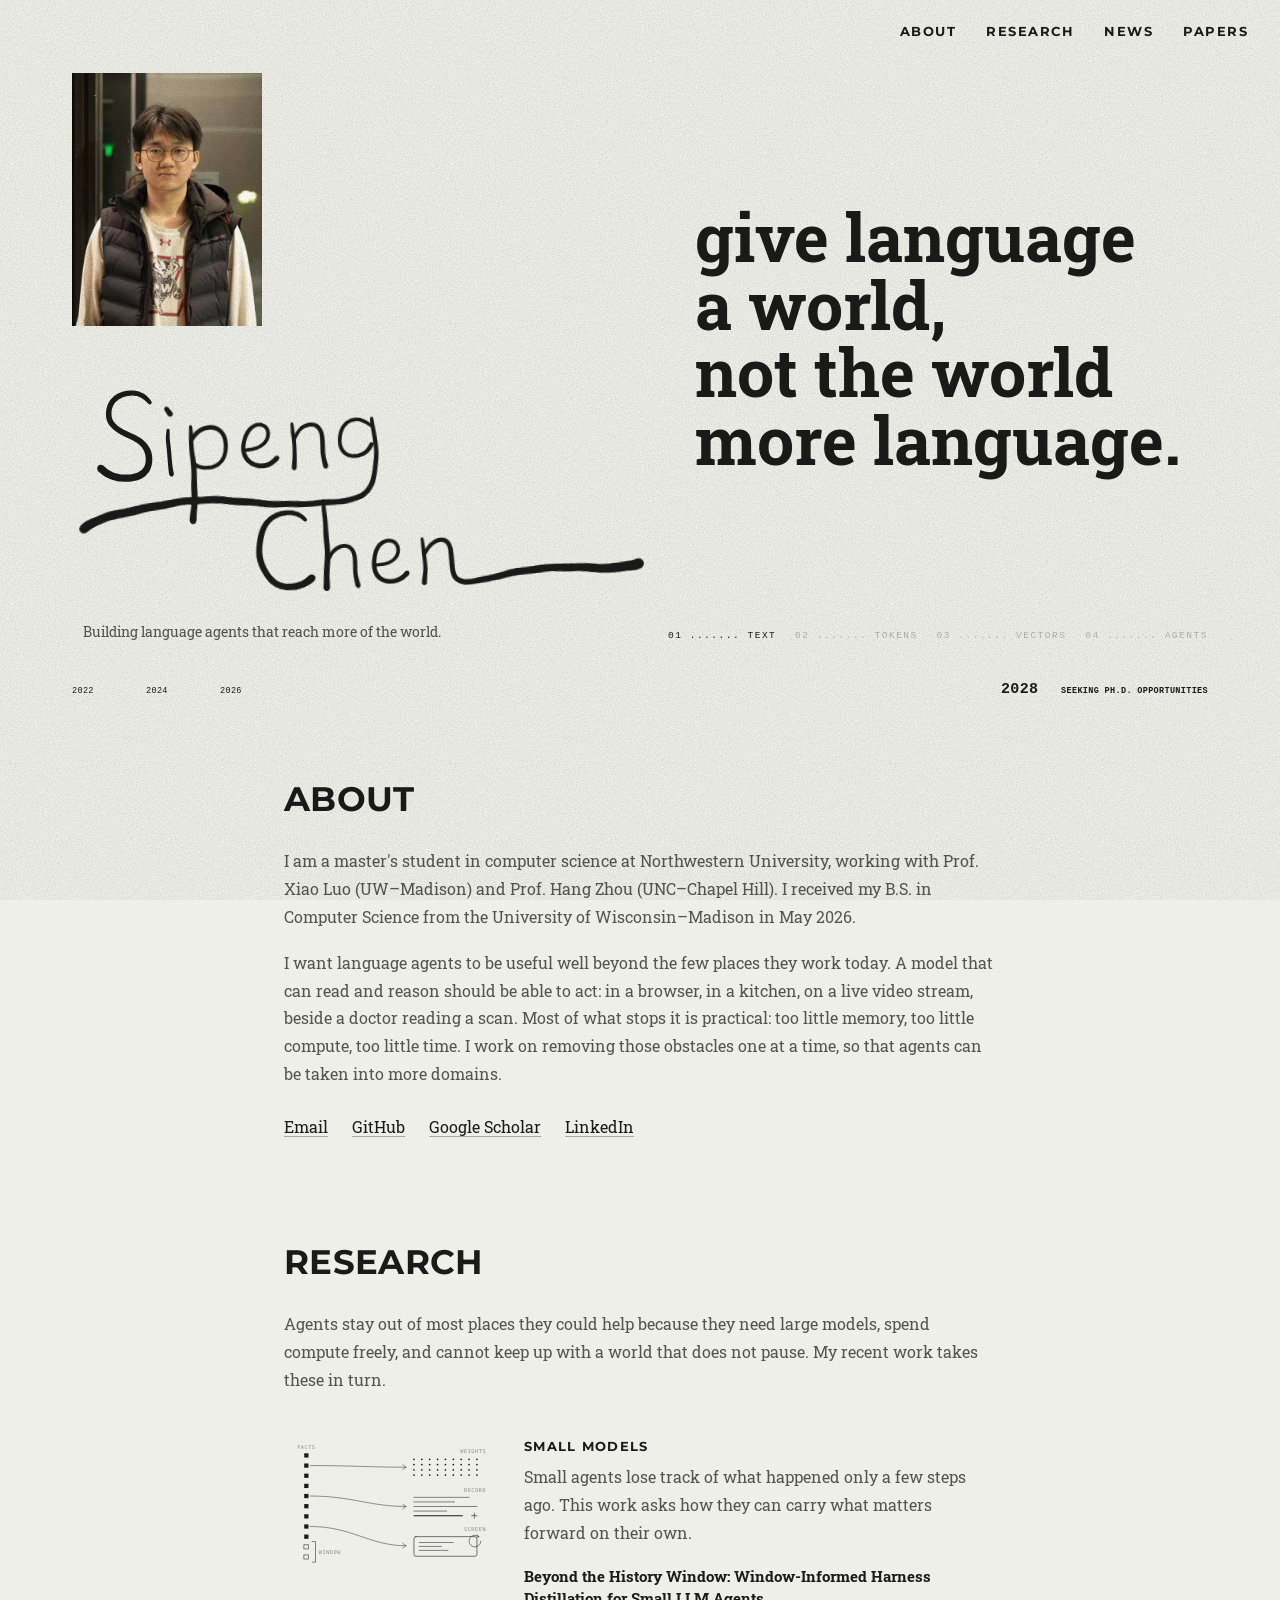
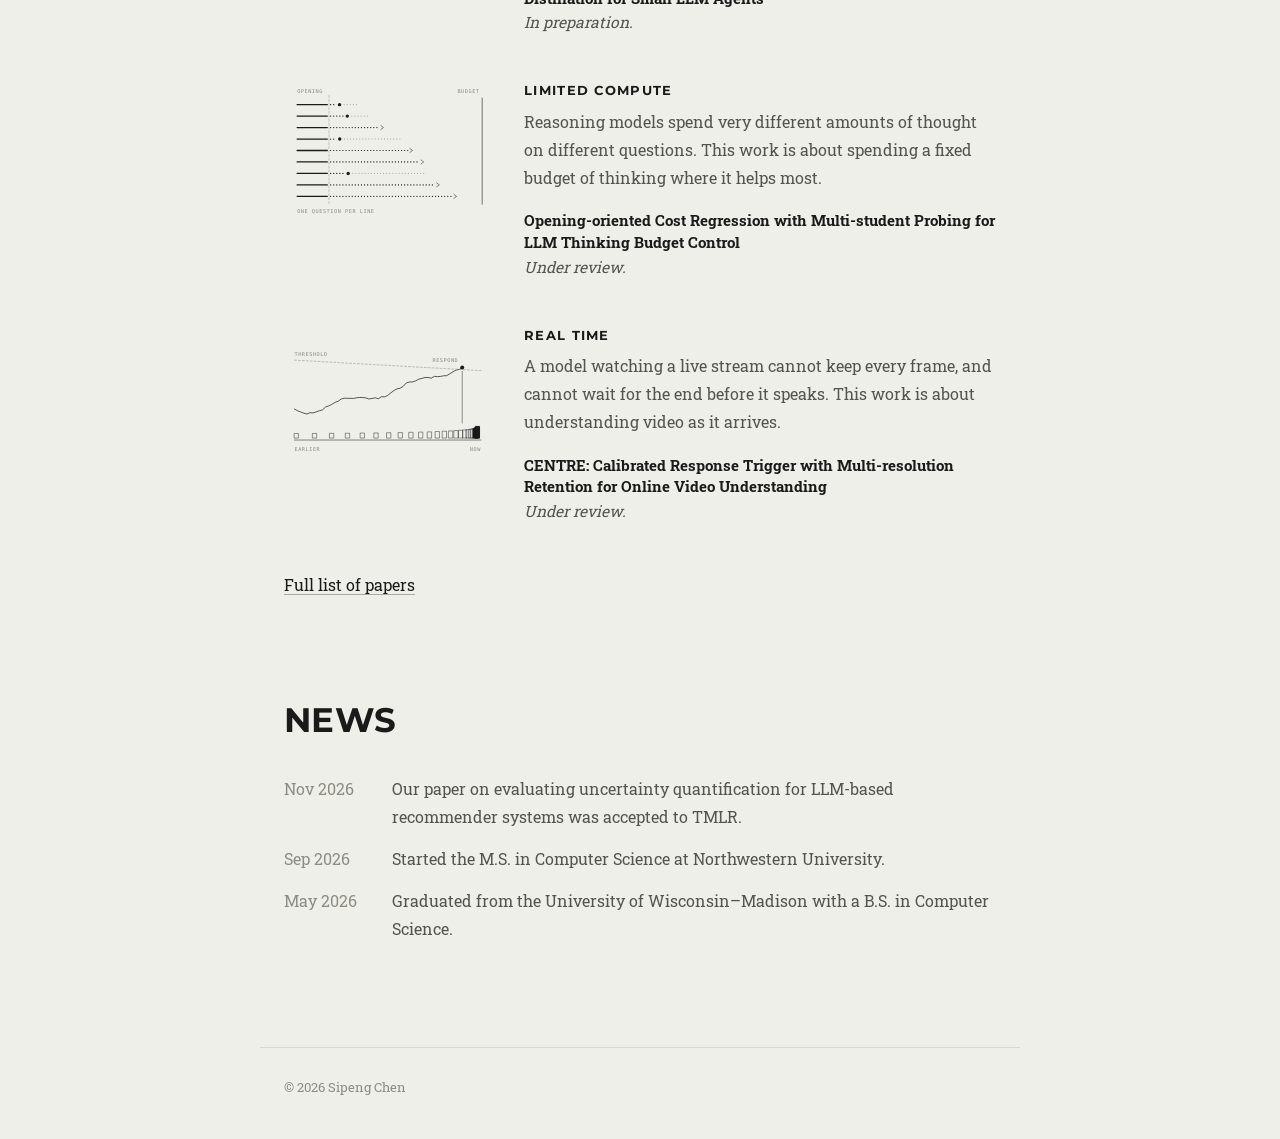
==== index.html @ 24c4791e "Personal academic website Co-Authored-By: Claude Opus 5.5 <noreply@anthropic.com>" ====
<!doctype html>
<html lang="en">
<head>
<meta charset="utf-8">
<meta name="viewport" content="width=device-width, initial-scale=1">
<title>Sipeng Chen</title>
<meta name="description" content="Sipeng Chen works on language agents: what they should remember, how long they should think, and when they should answer.">
<script>document.documentElement.classList.add('will-stream')</script>
<link rel="preconnect" href="https://fonts.googleapis.com">
<link rel="preconnect" href="https://fonts.gstatic.com" crossorigin>
<link href="https://fonts.googleapis.com/css2?family=Montserrat:wght@700&family=Roboto+Slab:wght@400;700&display=swap" rel="stylesheet">
<link rel="stylesheet" href="css/site.css?v=7">
</head>
<body>

<header class="top home">
  <nav class="nav" aria-label="Main">
    <a href="#about">About</a>
    <a href="#research">Research</a>
    <a href="#news">News</a>
    <a href="papers.html">Papers</a>
  </nav>
</header>

<div class="poster">
  <div class="who">
    <img class="photo" src="assets/portrait.jpg" width="480" height="640" alt="Portrait of Sipeng Chen">
    <h1 class="sign">
      <span class="sr">Sipeng Chen</span>
<!-- sign:start -->
<svg viewBox="0 0 960 420" aria-hidden="true">
  <defs>
    <mask id="pen0" maskUnits="userSpaceOnUse" x="-40" y="-40" width="1040" height="500"><path class="pen" pathLength="1" style="--d:0.15s;--t:0.22s" d="M138 60L135.6 56.8L132.9 53.8L130 51L126.8 48.5L123.3 46.3L119.5 44.6L115.6 43.5L111.5 42.8L107.4 42.5L103.3 42.5L99.2 42.9L95.2 43.7L91.2 44.8L87.3 46.3L83.6 48.2L80.2 50.5L77 53.3L74.3 56.5L72 60L70.3 63.8L69.1 67.7L68.3 71.8L68 75.8L68 79.8L68.6 83.8L69.8 87.5L71.6 90.9L73.8 94.1L76.3 97L79.1 99.7L82.2 102.2L85.4 104.6L88.7 106.8L92.1 108.8L95.6 110.7L99.1 112.6L102.7 114.5L106.2 116.4L109.7 118.4L113.2 120.6L116.5 123L119.6 125.7L122.5 128.6L125.1 131.8L127.3 135.3L129.1 139L130.4 142.9L131.2 146.8L131.6 150.8L131.6 154.7L131.3 158.7L130.5 162.5L129.3 166.3L127.6 169.8L125.4 173.1L122.8 176L119.7 178.4L116.4 180.4L112.8 182L109.1 183.1L105.4 183.9L101.6 184.4L97.7 184.6L93.9 184.6L90 184.5L86.2 184.2L82.3 183.7L78.5 182.9L74.7 181.9L70.9 180.6L67.2 179L63.7 177.2L60.3 175L57.1 172.6L54.1 170L51.2 167.3L50 166"/></mask>
    <mask id="pen1" maskUnits="userSpaceOnUse" x="-40" y="-40" width="1040" height="500"><path class="pen" pathLength="1" style="--d:0.39s;--t:0.07s" d="M166 108L165.6 112L165.2 116L164.9 120L164.8 124L164.9 128L165.2 132L165.4 136L165.7 140L165.8 143.9L165.9 147.9L166.1 151.9L166.2 155.9L166.3 159.9L166.4 163.9L166.6 167.9L166.9 171.9L167.2 175.8L167.7 179.8L168 182"/></mask>
    <mask id="pen3" maskUnits="userSpaceOnUse" x="-40" y="-40" width="1040" height="500"><path class="pen" pathLength="1" style="--d:0.53s;--t:0.1s" d="M204 104L204.1 108L204.2 112L204.1 116L204 120L203.8 124L203.7 128L203.6 132L203.6 136L203.7 140L203.9 144L204.1 148L204.5 152L204.8 156L205.2 160L205.5 164L205.8 168L205.9 172L206 176L205.9 180L205.8 184L205.6 188L205.4 192L205.2 196L205 200L204.9 204L204.8 208L204.8 212L204.7 216L204.7 220L204.5 224L204.3 228L204 232L203.6 236L203 240L202.3 243.9L201.6 247.9L201 251.9L200.5 255.8L200.2 259.8L200 262"/></mask>
    <mask id="pen4" maskUnits="userSpaceOnUse" x="-40" y="-40" width="1040" height="500"><path class="pen" pathLength="1" style="--d:0.64s;--t:0.11s" d="M205 126L207.2 122.6L209.6 119.4L212.3 116.5L215.4 113.8L218.8 111.6L222.4 109.7L226.2 108.3L230.2 107.3L234.3 106.8L238.4 106.9L242.6 107.5L246.6 108.9L250.2 111L253.5 113.7L256.2 116.9L258.2 120.5L259.7 124.3L260.7 128.2L261.2 132.2L261.4 136.2L261.3 140.1L261 144.1L260.4 147.9L259.5 151.7L258.2 155.4L256.6 159L254.5 162.3L252 165.3L249.1 168L245.9 170.1L242.4 171.9L238.7 173.1L234.9 173.9L231.1 174.2L227.3 174.2L223.5 173.9L219.6 173.3L215.8 172.3L212.2 170.7L208.9 168.5L206 166"/></mask>
    <mask id="pen5" maskUnits="userSpaceOnUse" x="-40" y="-40" width="1040" height="500"><path class="pen" pathLength="1" style="--d:0.77s;--t:0.12s" d="M292 148L296 147.9L300 147.7L304 147.3L308 146.8L312 145.9L315.8 144.5L319.5 142.8L322.9 140.6L326.1 138L328.9 135L331.1 131.5L332.6 127.6L333.4 123.5L333.3 119.3L332.3 115.2L330 111.4L326.7 108.6L322.6 106.9L318.3 106.4L314.1 106.9L310.2 108.3L306.6 110.4L303.5 113L300.8 116L298.5 119.2L296.6 122.6L294.9 126.2L293.5 129.8L292.3 133.6L291.4 137.4L290.7 141.3L290.4 145.2L290.5 149.2L291.1 153.1L292.2 156.8L293.8 160.4L295.8 163.6L298.3 166.6L301.1 169.1L304.1 171.3L307.5 173L311 174.4L314.8 175.4L318.6 175.9L322.6 175.9L326.6 175.5L330.5 174.6L334.2 173.1L337.7 171L340.9 168.6L343.9 166L346 164"/></mask>
    <mask id="pen6" maskUnits="userSpaceOnUse" x="-40" y="-40" width="1040" height="500"><path class="pen" pathLength="1" style="--d:0.9s;--t:0.06s" d="M374 108L374.2 112L374.3 116L374.5 120L374.7 124L375.1 128L375.6 132L375.9 135.9L376.2 140L376.3 144L376.3 148L376.2 152L376.1 156L375.9 160L375.6 164L375.3 168L375 172L374.6 175.9L374.2 179.9L374 182"/></mask>
    <mask id="pen7" maskUnits="userSpaceOnUse" x="-40" y="-40" width="1040" height="500"><path class="pen" pathLength="1" style="--d:0.98s;--t:0.1s" d="M376 136L377.7 132.4L379.6 128.8L381.6 125.3L383.9 121.9L386.6 118.8L389.7 116.2L393.2 114L397 112.3L400.9 111.2L404.9 110.8L408.8 111.1L412.5 112.2L415.8 114.2L418.4 117L420.5 120.2L421.9 123.8L422.9 127.6L423.4 131.5L423.6 135.5L423.7 139.5L423.7 143.5L423.6 147.5L423.5 151.5L423.4 155.5L423.4 159.5L423.6 163.5L424.1 167.5L424.9 171.5L425.7 175.5L426.5 179.4L427 182"/></mask>
    <mask id="pen8" maskUnits="userSpaceOnUse" x="-40" y="-40" width="1040" height="500"><path class="pen" pathLength="1" style="--d:1.09s;--t:0.11s" d="M506 118L503 115.3L499.9 112.9L496.5 110.7L492.8 108.9L489 107.4L484.9 106.5L480.7 106.3L476.5 106.7L472.5 107.8L468.7 109.5L465.2 111.8L462.1 114.6L459.5 117.8L457.4 121.3L455.8 124.9L454.5 128.7L453.6 132.5L453 136.4L452.7 140.3L452.7 144.3L453.1 148.2L454 152L455.5 155.6L457.6 158.9L460.2 161.8L463.3 164.1L466.7 165.8L470.4 166.9L474.1 167.5L477.9 167.6L481.6 167.2L485.3 166.4L488.9 165.2L492.5 163.6L495.8 161.5L498.9 159L501.5 155.9L503.7 152.6L505.5 149"/></mask>
    <mask id="pen9" maskUnits="userSpaceOnUse" x="-40" y="-40" width="1040" height="500"><path class="pen" pathLength="1" style="--d:1.22s;--t:0.4s" d="M508 106L508.2 110L508.6 114L509 118L509.5 121.9L510 125.9L510.5 129.9L510.9 133.9L511.3 137.9L511.8 141.9L512.2 145.9L512.6 149.9L512.8 153.9L512.9 157.9L512.9 162L512.7 166L512.4 170L511.9 174.1L511.4 178.1L510.8 182.1L510.1 186.1L509.4 190L508.7 194L507.9 198L507 201.9L506 205.8L504.8 209.6L503.3 213.4L501.6 217L499.5 220.5L497.2 223.7L494.6 226.7L491.7 229.4L488.6 231.8L485.5 233.8L482.1 235.3L478.5 236.6L474.9 237.8L471.2 238.8L467.4 239.7L463.6 240.6L459.7 241.3L455.8 241.8L451.9 242.2L447.9 242.5L444 242.7L440 242.7L436 242.7L432.1 242.6L428.1 242.6L424.1 242.6L420.1 242.6L416.1 242.8L412.1 243L408.1 243.2L404.1 243.4L400.1 243.6L396.1 243.8L392.1 243.8L388 243.7L384 243.6L380 243.3L376.1 243L372.1 242.7L368.1 242.4L364.1 242.1L360.1 241.9L356.1 241.8L352.1 241.7L348.1 241.6L344 241.5L340 241.3L336.1 241.1L332.1 240.8L328.1 240.3L324.1 239.8L320.2 239.1L316.2 238.5L312.3 237.7L308.3 237.1L304.4 236.4L300.4 235.9L296.4 235.4L292.4 235L288.5 234.6L284.5 234.3L280.5 233.9L276.5 233.5L272.5 233L268.6 232.4L264.6 231.8L260.6 231.1L256.7 230.5L252.7 229.8L248.7 229.3L244.7 228.8L240.7 228.5L236.7 228.3L232.7 228.2L228.7 228.2L224.7 228.2L220.6 228.3L216.6 228.3L212.6 228.4L208.6 228.3L204.6 228.3L200.6 228.2L196.6 228.2L192.6 228.2L188.6 228.3L184.6 228.5L180.6 228.8L176.6 229.2L172.6 229.7L168.6 230.4L164.6 231L160.6 231.7L156.7 232.3L152.7 232.8L148.7 233.3L144.8 233.7L140.8 234.1L136.8 234.5L132.8 234.8L128.9 235.3L124.9 235.7L121 236.3L117 237L113.1 237.7L109.2 238.5L105.3 239.3L101.4 240.1L97.5 240.9L93.6 241.5L89.6 242.1L85.7 242.7L81.8 243.2L77.8 243.7L73.8 244.2L69.9 244.8L66 245.5L62.1 246.4L58.2 247.4L54.4 248.5L50.6 249.7L46.8 251L43 252.4L39.3 253.7L35.5 255.1L31.8 256.6L28.1 258.2L24.6 260.1L21.2 262.3L17.9 264.6L16 266"/></mask>
    <mask id="pen10" maskUnits="userSpaceOnUse" x="-40" y="-40" width="1040" height="500"><path class="pen" pathLength="1" style="--d:1.71s;--t:0.17s" d="M388 270L385.2 267.1L382.2 264.5L379 262.2L375.5 260.1L371.7 258.5L367.8 257.4L363.8 256.8L359.8 256.5L355.7 256.7L351.7 257.1L347.7 257.8L343.7 258.9L339.9 260.2L336.1 261.9L332.5 263.9L329.1 266.3L325.9 269L323.1 272L320.5 275.3L318.3 278.8L316.4 282.5L314.8 286.2L313.5 290.1L312.3 293.9L311.3 297.8L310.4 301.7L309.7 305.6L309 309.6L308.5 313.6L308.2 317.5L308 321.5L308.1 325.5L308.5 329.5L309.1 333.4L310 337.3L311.1 341.1L312.5 344.8L314 348.4L315.6 351.9L317.4 355.3L319.4 358.6L321.4 361.9L323.7 365L326.2 368L328.9 370.7L331.9 373.3L335.1 375.5L338.6 377.4L342.3 378.9L346.1 380L350 380.7L353.9 381.1L357.9 381.1L361.9 380.9L365.8 380.5L369.8 379.9L373.7 379L377.6 377.9L381.4 376.4L384.9 374.5L388.3 372.3L391.5 369.9L394 368"/></mask>
    <mask id="pen11" maskUnits="userSpaceOnUse" x="-40" y="-40" width="1040" height="500"><path class="pen" pathLength="1" style="--d:1.9s;--t:0.09s" d="M420 240L420 244L420 248L420 252L420.1 256L420.4 260L420.8 264L421 268L421.3 272L421.4 276L421.4 280L421.4 284L421.4 288L421.4 292L421.4 296L421.5 300L421.6 304L421.8 308L422 312L422.2 316L422.4 320L422.4 324L422.4 328L422.2 332L421.9 336L421.5 340L421.1 344L420.6 348L420.1 352L419.7 356L419.3 360L419 363.9L418.8 367.9L418.7 371.9L418.5 375.9L418.4 379.9L418.1 383.9L418 386"/></mask>
    <mask id="pen12" maskUnits="userSpaceOnUse" x="-40" y="-40" width="1040" height="500"><path class="pen" pathLength="1" style="--d:2s;--t:0.1s" d="M421 344L422.7 340.4L424.5 336.8L426.3 333.2L428.5 329.7L431 326.5L434 323.7L437.4 321.3L441 319.3L444.8 317.9L448.8 317.1L452.8 317L456.6 317.9L460 319.8L462.7 322.5L464.8 325.8L466.3 329.5L467.2 333.3L467.6 337.3L467.8 341.2L467.7 345.2L467.6 349.2L467.5 353.2L467.3 357.2L467.2 361.3L467.3 365.3L467.8 369.3L468.5 373.3L469.3 377.2L470 381.2L470.8 385.1"/></mask>
    <mask id="pen13" maskUnits="userSpaceOnUse" x="-40" y="-40" width="1040" height="500"><path class="pen" pathLength="1" style="--d:2.12s;--t:0.12s" d="M500 352L504 351.9L508 351.7L512 351.3L516 350.9L520.1 350.2L524 349.1L527.9 347.5L531.5 345.4L534.7 342.7L537.5 339.5L539.6 335.7L540.8 331.7L541 327.5L540.5 323.5L539.2 319.7L536.8 316.5L533.7 314.1L530.1 312.6L526.3 312L522.3 312.2L518.5 313.3L515 315L511.7 317.3L508.9 320.1L506.6 323.2L504.7 326.7L503.1 330.3L501.9 334L501 337.8L500.3 341.6L499.8 345.4L499.4 349.3L499.3 353.1L499.6 357L500.2 360.8L501.3 364.6L503 368.2L505.2 371.5L508 374.4L511.2 376.8L514.8 378.6L518.7 379.8L522.6 380.5L526.6 380.7L530.6 380.4L534.6 379.7L538.5 378.7L542.2 377.1L545.7 375.1L549 372.7L552 370L554 368"/></mask>
    <mask id="pen14" maskUnits="userSpaceOnUse" x="-40" y="-40" width="1040" height="500"><path class="pen" pathLength="1" style="--d:2.25s;--t:0.06s" d="M582 312L582.3 316L582.6 320L582.9 324L583.2 328L583.4 332L583.7 335.9L584 339.9L584.3 344L584.6 348L584.8 352L585 356L585 360L584.9 364L584.5 368L583.9 372L583.2 376L582.7 379.9L582.2 383.9L582 386"/></mask>
    <mask id="pen15" maskUnits="userSpaceOnUse" x="-40" y="-40" width="1040" height="500"><path class="pen" pathLength="1" style="--d:2.33s;--t:0.46s" d="M584 340L585.8 336.4L587.7 332.9L590 329.6L592.6 326.5L595.4 323.7L598.4 321.1L601.8 318.8L605.3 317L609.1 315.8L613 315.3L616.8 315.6L620.3 316.9L623.2 319L625.4 321.8L626.9 325L628 328.4L628.6 332L629 335.7L629.2 339.6L629.4 343.5L629.5 347.4L629.7 351.4L629.8 355.5L630 359.5L630.2 363.6L630.5 367.7L631.3 371.8L632.5 375.9L634.6 379.8L637.6 383L641.2 385.5L645.2 387L649.3 387.8L653.4 388.2L657.4 388.2L661.5 387.9L665.4 387.4L669.4 386.9L673.3 386.3L677.3 385.8L681.2 385.2L685.2 384.7L689.1 384.2L693 383.7L697 383.1L700.9 382.5L704.9 381.8L708.8 381L712.7 380.2L716.6 379.3L720.5 378.4L724.4 377.6L728.3 376.8L732.3 376.2L736.3 375.6L740.3 375.2L744.3 374.9L748.3 374.7L752.3 374.5L756.3 374.3L760.3 374L764.3 373.8L768.3 373.4L772.3 373L776.3 372.7L780.3 372.3L784.3 371.9L788.3 371.7L792.3 371.6L796.3 371.5L800.3 371.6L804.3 371.8L808.3 372L812.2 372.3L816.2 372.5L820.2 372.8L824.1 372.9L828.1 373L832 373.1L836 373.2L839.9 373.3L843.9 373.4L847.9 373.6L851.9 373.9L855.8 374.3L859.8 374.8L863.8 375.3L867.7 375.9L871.7 376.4L875.7 376.9L879.6 377.2L883.7 377.5L887.7 377.6L891.7 377.6L895.7 377.5L899.8 377.3L903.8 377.1L907.7 376.8L911.7 376.5L915.6 376.2L919.5 375.8L923.4 375.5L927.4 375.3L931.3 375L935.3 374.5L939.2 373.6L943 372.4"/></mask>
  </defs>
  <g transform="rotate(-3 480 210)">
    <path class="ink" mask="url(#pen0)" d="M140.9 59.2Q140.6 58 139.4 56.3Q138.2 54.6 136.9 52.9Q135.6 51.2 134.1 49.7Q132.6 48.1 130.9 46.6Q129.2 45.2 127.2 43.9Q125.2 42.6 123.1 41.7Q120.9 40.7 118.7 40.1Q116.5 39.4 114.2 39Q112 38.6 109.8 38.4Q107.5 38.2 105.3 38.2Q103.1 38.2 100.8 38.4Q98.6 38.6 96.4 39Q94.2 39.3 92 39.9Q89.8 40.5 87.6 41.3Q85.5 42.1 83.4 43.2Q81.3 44.2 79.3 45.6Q77.4 46.9 75.6 48.5Q73.8 50.1 72.2 51.9Q70.7 53.8 69.4 55.8Q68.1 57.8 67.1 60Q66.1 62.2 65.4 64.4Q64.6 66.6 64.2 68.9Q63.7 71.1 63.5 73.4Q63.3 75.6 63.3 77.9Q63.3 80.2 63.6 82.5Q64 84.9 64.7 87.1Q65.4 89.3 66.4 91.3Q67.5 93.4 68.8 95.2Q70.1 97 71.5 98.6Q72.9 100.2 74.5 101.7Q76 103.2 77.7 104.6Q79.3 105.9 81 107.2Q82.7 108.5 84.4 109.6Q86.1 110.8 87.9 111.9Q89.7 113 91.4 114.1Q93.2 115.1 95 116.1Q96.8 117 98.6 118Q100.3 118.9 102.1 119.8Q103.8 120.7 105.5 121.7Q107.1 122.7 108.7 123.7Q110.3 124.7 111.9 125.8Q113.4 126.9 114.8 128.1Q116.1 129.3 117.4 130.7Q118.6 132 119.7 133.4Q120.8 134.9 121.7 136.4Q122.6 137.9 123.3 139.5Q124.1 141.1 124.6 142.7Q125.1 144.3 125.4 146Q125.8 147.6 125.9 149.3Q126.1 151 126.1 152.8Q126.1 154.5 125.9 156.2Q125.8 157.9 125.5 159.5Q125.1 161.1 124.6 162.7Q124.1 164.2 123.4 165.6Q122.7 167 121.8 168.2Q120.9 169.5 119.8 170.6Q118.8 171.7 117.6 172.6Q116.3 173.5 115 174.3Q113.6 175.1 112.2 175.7Q110.7 176.3 109.2 176.8Q107.6 177.3 106 177.6Q104.4 178 102.7 178.2Q101 178.4 99.3 178.6Q97.5 178.7 95.7 178.7Q94 178.7 92.2 178.6Q90.4 178.5 88.6 178.3Q86.9 178.2 85.1 177.9Q83.3 177.6 81.6 177.3Q79.9 176.9 78.2 176.4Q76.4 176 74.8 175.4Q73.1 174.8 71.5 174.2Q69.9 173.5 68.3 172.7Q66.8 171.9 65.3 170.9Q63.9 170 62.5 168.9Q61.1 167.8 59.7 166.5Q58.4 165.3 57.1 163.9Q55.8 162.6 55.3 162Q54.7 161.4 52.4 160.4Q50.1 159.4 47.8 160.3Q45.4 161.3 44.4 163.6Q43.4 165.9 44.3 168.2Q45.3 170.6 46 171.3Q46.6 171.9 48.2 173.3Q49.8 174.8 51.5 176.1Q53.2 177.5 55 178.8Q56.8 180.1 58.7 181.3Q60.6 182.5 62.6 183.6Q64.6 184.6 66.6 185.5Q68.7 186.4 70.8 187.1Q72.9 187.8 75 188.4Q77.1 188.9 79.2 189.3Q81.3 189.7 83.4 189.9Q85.5 190.2 87.6 190.3Q89.7 190.5 91.8 190.5Q93.8 190.6 95.9 190.6Q97.9 190.5 100 190.4Q102.1 190.3 104.2 190Q106.4 189.8 108.5 189.4Q110.6 188.9 112.8 188.3Q114.9 187.6 117 186.7Q119.1 185.8 121.1 184.5Q123.2 183.3 125 181.8Q126.8 180.2 128.4 178.4Q130 176.6 131.3 174.6Q132.6 172.6 133.5 170.5Q134.5 168.3 135.2 166.1Q135.9 163.9 136.3 161.6Q136.7 159.4 136.9 157.2Q137.1 155 137.1 152.7Q137.1 150.5 136.9 148.2Q136.7 146 136.2 143.7Q135.7 141.4 134.9 139.2Q134.1 137 133 134.9Q131.9 132.7 130.6 130.8Q129.3 128.8 127.8 127Q126.3 125.2 124.6 123.6Q123 122 121.3 120.5Q119.5 119.1 117.8 117.8Q116 116.5 114.1 115.3Q112.3 114.2 110.5 113.1Q108.7 112 106.8 111Q105 110.1 103.2 109.1Q101.4 108.2 99.7 107.3Q97.9 106.4 96.2 105.5Q94.5 104.6 92.9 103.6Q91.2 102.7 89.6 101.7Q88.1 100.7 86.6 99.6Q85 98.6 83.6 97.4Q82.2 96.3 81 95Q79.7 93.8 78.6 92.5Q77.5 91.2 76.5 89.8Q75.6 88.5 74.9 87.1Q74.2 85.7 73.7 84.2Q73.2 82.7 73 81.1Q72.7 79.5 72.7 77.7Q72.7 76 72.8 74.2Q72.9 72.4 73.2 70.6Q73.5 68.9 74 67.1Q74.6 65.4 75.3 63.8Q76 62.2 77 60.7Q77.9 59.2 79.1 57.8Q80.3 56.5 81.6 55.3Q83 54.1 84.5 53.1Q86 52.1 87.6 51.3Q89.2 50.4 90.9 49.7Q92.6 49.1 94.4 48.5Q96.2 48 98 47.6Q99.8 47.2 101.7 47Q103.5 46.8 105.4 46.7Q107.3 46.7 109.1 46.8Q111 46.9 112.8 47.2Q114.7 47.5 116.4 48Q118.1 48.4 119.8 49.2Q121.4 49.9 122.9 50.8Q124.4 51.8 125.9 52.9Q127.3 54 128.8 55.2Q130.2 56.5 131.5 57.7Q132.9 59 134.2 60.5Q135.4 62 136.5 62.6Q137.6 63.3 138.8 62.9Q140 62.6 140.6 61.5Q141.3 60.4 140.9 59.2Z"/>
    <path class="ink" mask="url(#pen1)" d="M163.8 106.8Q163.3 107.7 163.1 109.7Q162.8 111.7 162.5 113.7Q162.2 115.7 161.9 117.7Q161.7 119.8 161.6 121.9Q161.5 124 161.6 126Q161.6 128.1 161.7 130.2Q161.8 132.2 161.9 134.2Q162 136.2 162.1 138.1Q162.2 140.1 162.3 142.1Q162.3 144.1 162.4 146.1Q162.5 148 162.5 150Q162.6 152 162.6 154Q162.7 156 162.7 158Q162.8 160 162.8 162Q162.9 164 163 166Q163 168.1 163.1 170.1Q163.2 172.2 163.3 174.2Q163.4 176.2 163.6 178.3Q163.7 180.3 163.8 181.4Q164 182.5 164.7 183.9Q165.5 185.2 167 185.6Q168.5 186 169.9 185.3Q171.2 184.5 171.6 183Q172 181.5 171.9 180.4Q171.7 179.3 171.4 177.4Q171.1 175.4 170.8 173.5Q170.5 171.6 170.4 169.6Q170.2 167.7 170.1 165.7Q169.9 163.7 169.9 161.8Q169.8 159.8 169.7 157.8Q169.6 155.8 169.6 153.8Q169.5 151.8 169.5 149.8Q169.4 147.8 169.4 145.8Q169.3 143.8 169.2 141.8Q169.1 139.8 169 137.8Q168.9 135.8 168.8 133.8Q168.6 131.8 168.5 129.8Q168.3 127.8 168.2 125.9Q168.1 123.9 168.1 122Q168.1 120.1 168.2 118.2Q168.2 116.2 168.3 114.2Q168.4 112.3 168.5 110.3Q168.7 108.3 168.4 107.3Q168.1 106.3 167.2 105.8Q166.3 105.3 165.3 105.6Q164.3 105.9 163.8 106.8Z"/>
    <path class="ink dot" style="--d:0.47s" d="M161.4 72.7Q161.7 74.2 162.8 75.9Q163.8 77.6 164.7 79.4Q165.6 81.2 166.3 82.4Q167 83.7 168.5 84.7Q170.1 85.7 171.9 85.4Q173.7 85 174.7 83.5Q175.7 81.9 175.4 80.1Q175 78.3 174.1 77.2Q173.3 76.1 172 74.6Q170.7 73 169.5 71.4Q168.3 69.8 167 69Q165.8 68.2 164.3 68.4Q162.8 68.7 162 70Q161.2 71.2 161.4 72.7Z"/>
    <path class="ink" mask="url(#pen3)" d="M201.6 103.1Q201.3 104.1 201.2 106.1Q201.2 108.1 201.1 110Q201 112 200.8 114Q200.7 115.9 200.6 117.9Q200.4 119.9 200.3 121.9Q200.2 123.9 200.1 125.9Q200 127.9 199.9 130Q199.9 132 199.9 134Q199.9 136.1 199.9 138.1Q199.9 140.1 200 142.2Q200 144.2 200.1 146.2Q200.2 148.3 200.3 150.3Q200.4 152.3 200.5 154.3Q200.6 156.4 200.8 158.4Q200.9 160.4 201 162.3Q201.1 164.3 201.2 166.3Q201.3 168.2 201.4 170.2Q201.4 172.1 201.4 174.1Q201.5 176 201.4 177.9Q201.4 179.9 201.3 181.9Q201.2 183.8 201.1 185.8Q201 187.8 200.9 189.8Q200.7 191.8 200.6 193.8Q200.4 195.8 200.3 197.8Q200.2 199.8 200 201.8Q199.9 203.9 199.9 205.9Q199.8 207.9 199.7 209.9Q199.7 211.9 199.7 213.9Q199.7 215.9 199.6 217.9Q199.6 219.9 199.6 221.9Q199.5 223.8 199.4 225.8Q199.3 227.7 199.1 229.6Q199 231.5 198.7 233.5Q198.5 235.4 198.2 237.3Q197.9 239.2 197.5 241.1Q197.1 243 196.7 245Q196.3 247 195.9 249.1Q195.5 251.1 195.2 253.2Q194.8 255.3 194.6 257.3Q194.4 259.3 194.2 260.4Q194.1 261.5 194.8 263.7Q195.5 265.8 197.5 266.8Q199.5 267.9 201.7 267.2Q203.8 266.5 204.8 264.5Q205.9 262.5 205.9 261.4Q206 260.3 206.1 258.4Q206.2 256.4 206.3 254.5Q206.5 252.6 206.7 250.7Q206.9 248.8 207.2 246.8Q207.4 244.9 207.8 242.8Q208.1 240.8 208.3 238.7Q208.6 236.6 208.8 234.6Q209 232.5 209.2 230.4Q209.3 228.4 209.5 226.3Q209.6 224.2 209.6 222.2Q209.7 220.1 209.8 218.1Q209.8 216.1 209.8 214.1Q209.8 212.1 209.8 210.1Q209.8 208.1 209.8 206.1Q209.9 204.1 209.9 202.2Q209.9 200.2 209.9 198.2Q210 196.2 210 194.2Q210.1 192.2 210.2 190.2Q210.2 188.2 210.3 186.2Q210.4 184.2 210.5 182.1Q210.5 180.1 210.5 178Q210.5 176 210.5 173.9Q210.5 171.9 210.4 169.8Q210.3 167.8 210.1 165.7Q209.9 163.7 209.7 161.6Q209.5 159.6 209.3 157.6Q209 155.6 208.8 153.6Q208.5 151.6 208.3 149.7Q208.1 147.7 207.9 145.7Q207.8 143.8 207.7 141.8Q207.5 139.9 207.5 137.9Q207.4 136 207.4 134Q207.3 132 207.3 130.1Q207.3 128.1 207.4 126.1Q207.4 124.2 207.5 122.2Q207.5 120.1 207.6 118.1Q207.6 116.1 207.5 114Q207.4 112 207.2 110Q207 107.9 206.9 105.9Q206.7 103.9 206.3 103Q205.9 102 204.9 101.6Q203.9 101.3 203 101.7Q202 102.1 201.6 103.1Z"/>
    <path class="ink" mask="url(#pen4)" d="M206.7 128.5Q207.7 127.8 208.8 126.2Q209.9 124.6 211.1 123.1Q212.3 121.7 213.6 120.4Q214.9 119.1 216.3 117.9Q217.6 116.8 219.1 115.8Q220.7 114.8 222.3 114Q223.9 113.1 225.6 112.5Q227.3 111.9 229.1 111.5Q230.9 111 232.7 110.8Q234.5 110.6 236.3 110.6Q238.1 110.6 239.9 110.8Q241.7 111.1 243.4 111.6Q245.1 112.2 246.7 113Q248.2 113.9 249.6 115Q251 116.1 252.1 117.5Q253.3 118.9 254.2 120.4Q255.1 122 255.7 123.7Q256.4 125.3 256.8 127.1Q257.2 128.9 257.4 130.7Q257.7 132.5 257.8 134.4Q257.9 136.2 257.9 138.1Q257.8 140 257.7 141.8Q257.6 143.7 257.4 145.5Q257.1 147.3 256.7 149.1Q256.3 150.8 255.8 152.5Q255.2 154.2 254.5 155.8Q253.8 157.5 252.8 158.9Q251.9 160.4 250.8 161.7Q249.7 163.1 248.4 164.2Q247.1 165.4 245.7 166.4Q244.2 167.3 242.7 168.1Q241.1 168.9 239.5 169.4Q237.9 170 236.2 170.4Q234.5 170.7 232.7 170.9Q231 171.1 229.2 171.1Q227.4 171.1 225.6 170.9Q223.8 170.8 222 170.5Q220.3 170.3 218.6 169.8Q216.9 169.3 215.3 168.6Q213.8 167.8 212.3 166.8Q210.9 165.8 209.6 164.6Q208.3 163.4 207 162.9Q205.8 162.5 204.6 163.1Q203.4 163.7 202.9 165Q202.5 166.2 203.1 167.4Q203.7 168.6 205.2 169.9Q206.8 171.2 208.7 172.4Q210.6 173.6 212.7 174.4Q214.8 175.3 216.9 175.8Q219 176.4 221 176.7Q223.1 177 225.1 177.1Q227.1 177.3 229.2 177.3Q231.2 177.4 233.3 177.2Q235.4 177 237.5 176.6Q239.5 176.2 241.6 175.5Q243.6 174.9 245.6 173.9Q247.5 173 249.3 171.7Q251.1 170.5 252.7 169Q254.4 167.6 255.7 165.9Q257.1 164.2 258.3 162.4Q259.4 160.5 260.3 158.6Q261.2 156.6 261.9 154.6Q262.6 152.6 263.1 150.6Q263.6 148.6 264 146.5Q264.3 144.5 264.5 142.4Q264.7 140.3 264.8 138.2Q264.8 136.2 264.8 134Q264.7 131.9 264.4 129.8Q264.1 127.6 263.6 125.4Q263.1 123.2 262.2 121.1Q261.4 119 260.2 116.9Q259 114.9 257.5 113Q256 111.2 254.1 109.6Q252.2 108 250.1 106.8Q248 105.6 245.7 104.8Q243.5 104 241.1 103.6Q238.8 103.2 236.4 103.1Q234.1 103.1 231.8 103.4Q229.5 103.6 227.3 104.2Q225.1 104.7 223 105.5Q220.9 106.3 218.9 107.3Q216.9 108.4 215 109.6Q213.2 110.9 211.5 112.4Q209.8 113.9 208.4 115.5Q206.9 117.2 205.7 119Q204.5 120.7 203.4 122.5Q202.3 124.2 202.1 125.5Q201.8 126.7 202.5 127.7Q203.2 128.7 204.5 128.9Q205.7 129.2 206.7 128.5Z"/>
    <path class="ink" mask="url(#pen5)" d="M291.1 150.2Q292.1 150.6 294.1 150.6Q296.1 150.6 298.2 150.6Q300.2 150.6 302.3 150.4Q304.3 150.3 306.4 150Q308.5 149.7 310.7 149.2Q312.8 148.7 314.9 148Q316.9 147.3 318.9 146.3Q320.9 145.3 322.8 144.2Q324.7 143 326.4 141.6Q328.2 140.2 329.7 138.5Q331.3 136.8 332.6 134.9Q333.8 132.9 334.7 130.7Q335.6 128.5 336.1 126.2Q336.5 123.8 336.5 121.4Q336.4 118.9 335.8 116.4Q335.2 113.9 333.8 111.7Q332.4 109.4 330.3 107.7Q328.3 105.9 325.8 104.9Q323.4 103.9 320.9 103.5Q318.3 103.2 315.8 103.5Q313.4 103.8 311.1 104.6Q308.8 105.4 306.8 106.6Q304.7 107.7 303 109.2Q301.2 110.6 299.7 112.2Q298.2 113.9 296.9 115.6Q295.7 117.4 294.6 119.2Q293.5 121 292.6 122.9Q291.7 124.8 291 126.7Q290.2 128.7 289.6 130.7Q289 132.7 288.5 134.7Q287.9 136.7 287.6 138.8Q287.2 140.9 287 143Q286.8 145.2 286.8 147.3Q286.9 149.5 287.2 151.7Q287.5 153.9 288.1 156Q288.6 158.1 289.5 160.1Q290.4 162.2 291.6 164Q292.7 165.9 294.1 167.5Q295.5 169.2 297.1 170.6Q298.7 172.1 300.4 173.3Q302.2 174.5 304 175.5Q305.9 176.5 307.9 177.3Q309.9 178.1 311.9 178.7Q314 179.2 316.2 179.6Q318.3 179.9 320.6 179.9Q322.8 180 325 179.8Q327.3 179.5 329.5 179Q331.7 178.4 333.8 177.6Q336 176.7 338 175.6Q339.9 174.4 341.7 173.2Q343.5 171.9 345.2 170.5Q346.8 169.1 347.9 168.1Q349 167.1 349.7 165.6Q350.3 164.1 349.7 162.5Q349.1 161 347.6 160.3Q346.1 159.7 344.5 160.3Q343 160.9 342 161.9Q341.1 162.9 339.7 164.1Q338.3 165.4 336.9 166.5Q335.5 167.6 333.9 168.5Q332.4 169.4 330.8 170.1Q329.2 170.7 327.5 171.1Q325.9 171.5 324.1 171.7Q322.4 171.9 320.7 171.9Q318.9 171.9 317.2 171.7Q315.5 171.5 313.9 171.1Q312.2 170.7 310.7 170.1Q309.1 169.5 307.6 168.8Q306.1 168 304.8 167.1Q303.4 166.1 302.2 165Q301 163.9 300 162.7Q298.9 161.4 298 160Q297.1 158.6 296.5 157.1Q295.8 155.5 295.3 153.9Q294.8 152.3 294.5 150.6Q294.2 148.8 294.1 147.1Q294 145.3 294.1 143.5Q294.2 141.7 294.5 139.9Q294.8 138.1 295.2 136.3Q295.6 134.5 296.1 132.7Q296.7 130.9 297.3 129.2Q298 127.5 298.8 125.9Q299.6 124.2 300.5 122.6Q301.4 121.1 302.4 119.6Q303.5 118.1 304.7 116.8Q305.9 115.5 307.2 114.3Q308.6 113.1 310.1 112.2Q311.6 111.3 313.2 110.7Q314.9 110 316.6 109.8Q318.3 109.5 320.1 109.7Q321.8 109.9 323.4 110.5Q325 111.2 326.3 112.3Q327.6 113.4 328.5 114.9Q329.4 116.4 329.8 118Q330.2 119.7 330.2 121.5Q330.2 123.3 329.9 125Q329.6 126.8 329 128.4Q328.3 130.1 327.4 131.6Q326.4 133.1 325.2 134.4Q324 135.8 322.6 137Q321.2 138.2 319.6 139.2Q318 140.2 316.3 141Q314.7 141.8 312.9 142.4Q311.1 143 309.3 143.4Q307.5 143.8 305.6 144.1Q303.7 144.4 301.7 144.6Q299.8 144.8 297.8 145Q295.9 145.2 293.9 145.3Q291.9 145.4 291 145.8Q290.1 146.2 289.8 147.1Q289.4 148.1 289.8 149Q290.2 149.9 291.1 150.2Z"/>
    <path class="ink" mask="url(#pen6)" d="M371.8 107.2Q371.5 108.1 371.5 110.1Q371.6 112.1 371.5 114.1Q371.5 116.1 371.5 118.1Q371.4 120.1 371.5 122.2Q371.6 124.2 371.8 126.3Q372 128.3 372.2 130.3Q372.4 132.3 372.5 134.2Q372.7 136.2 372.8 138.1Q372.9 140.1 373 142.1Q373 144 373 146Q373 147.9 372.9 149.9Q372.9 151.9 372.8 153.8Q372.7 155.8 372.6 157.8Q372.4 159.8 372.3 161.8Q372.1 163.7 371.9 165.7Q371.7 167.7 371.5 169.7Q371.3 171.6 371 173.6Q370.7 175.6 370.4 177.5Q370.2 179.5 370 180.5Q369.8 181.5 370.3 183.1Q370.7 184.6 372.1 185.4Q373.5 186.2 375.1 185.7Q376.6 185.3 377.4 183.9Q378.2 182.5 378.2 181.4Q378.3 180.4 378.4 178.3Q378.6 176.3 378.7 174.3Q378.8 172.3 378.9 170.3Q379 168.2 379.1 166.2Q379.2 164.2 379.2 162.2Q379.3 160.2 379.4 158.1Q379.5 156.1 379.5 154.1Q379.6 152.1 379.6 150Q379.6 148 379.6 145.9Q379.6 143.9 379.5 141.9Q379.5 139.8 379.3 137.8Q379.2 135.7 379 133.7Q378.8 131.6 378.6 129.6Q378.3 127.6 378.1 125.7Q377.9 123.7 377.7 121.8Q377.5 119.8 377.4 117.9Q377.2 115.9 377.1 113.9Q376.9 111.9 376.7 109.9Q376.5 107.9 376.1 107Q375.7 106.1 374.8 105.8Q373.9 105.5 373 105.9Q372.1 106.3 371.8 107.2Z"/>
    <path class="ink" mask="url(#pen7)" d="M377.5 137.7Q378.2 137.1 379.1 135.3Q380.1 133.5 381 131.8Q382 130.1 383 128.5Q384 126.8 385.1 125.3Q386.2 123.7 387.5 122.3Q388.7 121 390.1 119.8Q391.5 118.7 393.1 117.7Q394.7 116.8 396.4 116.1Q398.1 115.4 399.8 115Q401.6 114.5 403.3 114.3Q405 114.2 406.6 114.3Q408.2 114.5 409.7 114.9Q411.1 115.4 412.4 116.2Q413.6 116.9 414.7 118Q415.7 119.1 416.5 120.5Q417.4 121.8 418 123.4Q418.6 124.9 419 126.6Q419.4 128.3 419.6 130.1Q419.8 131.9 419.8 133.8Q419.9 135.6 419.9 137.6Q419.9 139.5 419.9 141.5Q419.9 143.4 419.8 145.4Q419.8 147.4 419.7 149.4Q419.6 151.4 419.6 153.4Q419.5 155.4 419.5 157.5Q419.5 159.6 419.7 161.8Q419.8 163.9 420.1 166Q420.4 168.2 420.7 170.2Q421 172.3 421.4 174.3Q421.7 176.3 422 178.3Q422.3 180.2 422.5 181.5Q422.7 182.8 423.6 184.2Q424.6 185.6 426.2 186Q427.8 186.3 429.2 185.4Q430.6 184.4 431 182.8Q431.3 181.2 431 179.9Q430.7 178.6 430.2 176.6Q429.7 174.7 429.2 172.7Q428.7 170.8 428.3 168.8Q427.9 166.9 427.7 165Q427.4 163.2 427.3 161.3Q427.2 159.4 427.2 157.5Q427.2 155.6 427.3 153.6Q427.3 151.6 427.4 149.6Q427.5 147.6 427.5 145.6Q427.5 143.6 427.5 141.5Q427.5 139.5 427.4 137.4Q427.4 135.4 427.2 133.3Q427.1 131.2 426.8 129.1Q426.4 126.9 425.9 124.8Q425.3 122.7 424.5 120.7Q423.6 118.6 422.4 116.7Q421.2 114.8 419.6 113.2Q418 111.5 416 110.3Q414 109.1 411.7 108.4Q409.5 107.7 407.2 107.6Q404.8 107.4 402.6 107.7Q400.3 108 398.1 108.6Q395.9 109.3 393.8 110.3Q391.8 111.2 389.8 112.4Q387.9 113.7 386.2 115.2Q384.5 116.7 383 118.4Q381.6 120.1 380.3 121.9Q379.1 123.8 378.1 125.6Q377.1 127.5 376.3 129.4Q375.4 131.2 374.6 133.1Q373.8 134.9 373.7 135.9Q373.7 136.8 374.3 137.5Q374.9 138.2 375.9 138.3Q376.8 138.3 377.5 137.7Z"/>
    <path class="ink" mask="url(#pen8)" d="M508.1 117Q507.7 116.1 506.2 114.7Q504.8 113.2 503.1 111.9Q501.5 110.5 499.7 109.3Q497.9 108.1 496 107.1Q494 106.1 491.9 105.3Q489.8 104.5 487.6 104Q485.3 103.5 483 103.4Q480.6 103.3 478.3 103.5Q476 103.8 473.7 104.4Q471.5 105 469.3 105.9Q467.2 106.9 465.2 108.1Q463.3 109.4 461.6 110.9Q459.8 112.5 458.4 114.2Q457 116 455.8 117.9Q454.6 119.8 453.7 121.8Q452.8 123.7 452.2 125.8Q451.5 127.8 451 129.8Q450.6 131.9 450.2 134Q449.9 136 449.8 138.1Q449.6 140.2 449.6 142.3Q449.6 144.4 449.8 146.5Q450 148.7 450.5 150.8Q451 153 451.8 155Q452.7 157.1 453.9 159Q455 160.9 456.6 162.5Q458.1 164.2 459.8 165.5Q461.6 166.8 463.6 167.8Q465.5 168.8 467.6 169.4Q469.6 170.1 471.7 170.4Q473.8 170.7 475.9 170.7Q478 170.8 480.1 170.6Q482.1 170.4 484.2 170Q486.2 169.6 488.2 168.9Q490.2 168.3 492.1 167.4Q494 166.6 495.9 165.4Q497.8 164.3 499.6 162.9Q501.3 161.5 502.9 159.8Q504.4 158.1 505.6 156.3Q506.9 154.5 507.9 152.6Q508.9 150.8 509 149.3Q509.1 147.9 508.2 146.8Q507.3 145.7 505.8 145.6Q504.4 145.4 503.3 146.4Q502.2 147.3 501.3 149Q500.5 150.7 499.5 152.3Q498.6 153.8 497.5 155.1Q496.4 156.5 495.1 157.6Q493.8 158.7 492.4 159.7Q490.9 160.6 489.3 161.3Q487.7 162.1 486.1 162.7Q484.4 163.3 482.8 163.7Q481.1 164 479.4 164.2Q477.7 164.4 476.1 164.4Q474.4 164.4 472.7 164.1Q471.1 163.8 469.5 163.3Q468 162.8 466.5 162.1Q465 161.3 463.7 160.4Q462.4 159.4 461.3 158.2Q460.1 157 459.2 155.5Q458.3 154.1 457.6 152.6Q457 151 456.6 149.3Q456.1 147.6 455.9 145.9Q455.7 144.1 455.7 142.3Q455.8 140.4 455.9 138.6Q456.1 136.8 456.4 134.9Q456.7 133.1 457.1 131.3Q457.5 129.5 458.1 127.8Q458.7 126.1 459.5 124.4Q460.2 122.8 461.2 121.2Q462.1 119.6 463.3 118.2Q464.4 116.8 465.7 115.5Q467.1 114.3 468.6 113.2Q470.1 112.2 471.8 111.4Q473.5 110.7 475.3 110.2Q477.1 109.7 478.9 109.5Q480.8 109.3 482.6 109.4Q484.5 109.5 486.3 109.9Q488.1 110.3 489.8 111Q491.6 111.7 493.3 112.5Q495 113.3 496.6 114.3Q498.2 115.2 499.8 116.3Q501.3 117.4 502.8 118.6Q504.3 119.9 505.2 120.2Q506.1 120.5 507 120.1Q507.9 119.7 508.2 118.8Q508.5 117.9 508.1 117Z"/>
    <path class="ink" mask="url(#pen9)" d="M505.5 105.1Q505.2 106.2 505.2 108.2Q505.3 110.2 505.4 112.3Q505.4 114.3 505.6 116.3Q505.7 118.4 505.9 120.4Q506.2 122.4 506.4 124.4Q506.6 126.4 506.8 128.3Q507 130.3 507.2 132.3Q507.4 134.3 507.6 136.3Q507.8 138.3 508 140.3Q508.2 142.3 508.5 144.3Q508.7 146.2 508.9 148.2Q509 150.2 509.2 152.1Q509.3 154.1 509.3 156Q509.4 158 509.3 159.9Q509.3 161.9 509.2 163.8Q509 165.8 508.8 167.7Q508.6 169.7 508.4 171.6Q508.1 173.6 507.8 175.6Q507.5 177.5 507.2 179.5Q506.9 181.5 506.6 183.4Q506.2 185.4 505.9 187.4Q505.6 189.4 505.2 191.3Q504.8 193.3 504.4 195.2Q504.1 197.2 503.6 199.1Q503.2 201 502.6 202.8Q502.1 204.7 501.5 206.5Q500.9 208.3 500.2 210Q499.4 211.7 498.6 213.4Q497.8 215 496.8 216.5Q495.9 218.1 494.8 219.5Q493.7 221 492.5 222.3Q491.4 223.6 490.1 224.8Q488.8 226 487.4 227.1Q486 228.1 484.7 229Q483.3 229.9 481.9 230.5Q480.4 231.2 478.7 231.7Q477.1 232.3 475.3 232.8Q473.6 233.3 471.8 233.8Q470 234.2 468.1 234.7Q466.3 235.1 464.5 235.4Q462.6 235.8 460.8 236.1Q458.9 236.5 457.1 236.8Q455.2 237 453.3 237.2Q451.5 237.4 449.6 237.6Q447.7 237.7 445.8 237.8Q443.9 237.9 441.9 237.9Q440 237.9 438.1 237.9Q436.1 237.8 434.1 237.8Q432.1 237.7 430.1 237.7Q428.1 237.6 426.1 237.6Q424.1 237.6 422 237.6Q420 237.6 418 237.7Q415.9 237.8 413.9 237.9Q411.9 238 409.9 238.2Q407.8 238.3 405.8 238.4Q403.8 238.6 401.9 238.7Q399.9 238.8 397.9 238.9Q396 238.9 394 238.9Q392.1 238.9 390.1 238.9Q388.2 238.8 386.2 238.7Q384.3 238.6 382.3 238.4Q380.4 238.3 378.4 238.1Q376.5 237.9 374.5 237.7Q372.5 237.6 370.5 237.4Q368.4 237.3 366.4 237.1Q364.4 237 362.3 236.9Q360.3 236.8 358.3 236.7Q356.2 236.7 354.2 236.6Q352.2 236.5 350.2 236.5Q348.2 236.4 346.2 236.3Q344.2 236.2 342.3 236.1Q340.3 235.9 338.4 235.8Q336.4 235.6 334.5 235.4Q332.6 235.2 330.7 235Q328.8 234.8 326.9 234.5Q325 234.2 323 233.9Q321.1 233.6 319.2 233.2Q317.2 232.9 315.2 232.5Q313.2 232.2 311.2 231.8Q309.2 231.5 307.2 231.1Q305.2 230.7 303.2 230.4Q301.2 230.1 299.1 229.8Q297.1 229.5 295.1 229.2Q293 229 291 228.8Q289 228.6 287 228.4Q285 228.2 283.1 228Q281.1 227.8 279.2 227.6Q277.2 227.4 275.3 227.2Q273.3 227 271.4 226.7Q269.4 226.5 267.5 226.2Q265.6 225.9 263.6 225.5Q261.6 225.2 259.6 224.8Q257.6 224.5 255.6 224.1Q253.6 223.7 251.5 223.4Q249.5 223.1 247.4 222.9Q245.3 222.6 243.2 222.4Q241.1 222.3 239 222.2Q236.9 222.1 234.8 222.1Q232.8 222 230.7 222.1Q228.6 222.1 226.6 222.1Q224.6 222.2 222.6 222.2Q220.6 222.3 218.6 222.3Q216.6 222.3 214.6 222.3Q212.6 222.3 210.6 222.2Q208.7 222.2 206.7 222.1Q204.7 222.1 202.7 222Q200.7 222 198.7 221.9Q196.6 221.9 194.6 221.9Q192.5 221.9 190.4 222Q188.4 222.1 186.3 222.2Q184.2 222.3 182.1 222.5Q180 222.6 177.9 222.9Q175.8 223.1 173.7 223.3Q171.7 223.6 169.6 223.9Q167.6 224.1 165.6 224.4Q163.6 224.7 161.6 224.9Q159.6 225.2 157.7 225.5Q155.7 225.7 153.8 226Q151.8 226.2 149.9 226.5Q148 226.7 146 226.9Q144.1 227.1 142.1 227.3Q140.2 227.5 138.2 227.7Q136.2 227.8 134.2 228Q132.2 228.2 130.1 228.3Q128.1 228.5 126 228.7Q124 228.9 121.9 229.2Q119.9 229.4 117.8 229.7Q115.8 230 113.7 230.3Q111.7 230.7 109.7 231.1Q107.7 231.5 105.8 231.9Q103.8 232.3 101.9 232.7Q100 233.1 98.1 233.4Q96.2 233.8 94.3 234.1Q92.4 234.5 90.5 234.8Q88.6 235.1 86.7 235.3Q84.8 235.5 82.8 235.8Q80.8 236 78.8 236.2Q76.8 236.4 74.8 236.6Q72.8 236.9 70.7 237.2Q68.6 237.5 66.6 237.9Q64.5 238.3 62.4 238.7Q60.4 239.2 58.3 239.8Q56.3 240.3 54.3 241Q52.3 241.6 50.3 242.2Q48.3 242.9 46.4 243.6Q44.4 244.3 42.5 244.9Q40.6 245.6 38.7 246.3Q36.8 247 34.9 247.6Q32.9 248.3 30.9 249Q28.9 249.7 26.8 250.5Q24.8 251.4 22.7 252.4Q20.6 253.4 18.7 254.5Q16.8 255.7 15 256.9Q13.3 258.2 12.3 258.9Q11.3 259.6 9.7 262.2Q8.2 264.8 8.9 267.8Q9.6 270.7 12.2 272.3Q14.8 273.8 17.8 273.1Q20.7 272.4 21.6 271.7Q22.5 271 24.1 269.9Q25.6 268.8 27 267.8Q28.5 266.8 30 266Q31.5 265.1 33.1 264.3Q34.7 263.5 36.4 262.7Q38.1 262 40 261.2Q41.8 260.5 43.6 259.8Q45.5 259.1 47.3 258.4Q49.2 257.8 51 257.2Q52.8 256.5 54.7 256Q56.5 255.4 58.3 254.9Q60.1 254.5 62 254Q63.8 253.6 65.6 253.2Q67.5 252.8 69.3 252.5Q71.2 252.2 73 251.8Q74.9 251.5 76.8 251.2Q78.8 250.9 80.7 250.6Q82.7 250.4 84.7 250.1Q86.6 249.8 88.7 249.5Q90.7 249.2 92.7 248.9Q94.7 248.6 96.7 248.2Q98.7 247.9 100.8 247.6Q102.8 247.2 104.7 246.8Q106.7 246.4 108.7 246Q110.6 245.6 112.6 245.2Q114.5 244.8 116.4 244.4Q118.3 244 120.2 243.6Q122.1 243.2 123.9 242.9Q125.8 242.6 127.7 242.3Q129.6 242 131.6 241.7Q133.5 241.5 135.4 241.3Q137.4 241.1 139.4 240.9Q141.4 240.7 143.4 240.5Q145.4 240.4 147.4 240.2Q149.5 239.9 151.5 239.7Q153.6 239.4 155.6 239.1Q157.6 238.8 159.6 238.5Q161.7 238.1 163.7 237.7Q165.6 237.3 167.6 237Q169.6 236.6 171.5 236.2Q173.5 235.9 175.4 235.6Q177.3 235.3 179.2 235.1Q181.1 234.9 183 234.7Q184.9 234.6 186.9 234.5Q188.8 234.5 190.7 234.4Q192.6 234.4 194.6 234.4Q196.6 234.4 198.5 234.5Q200.5 234.5 202.5 234.5Q204.5 234.5 206.5 234.5Q208.6 234.5 210.6 234.5Q212.6 234.5 214.7 234.4Q216.7 234.4 218.7 234.3Q220.7 234.3 222.7 234.3Q224.7 234.2 226.7 234.3Q228.7 234.3 230.7 234.3Q232.6 234.3 234.5 234.4Q236.5 234.5 238.4 234.6Q240.3 234.7 242.2 234.9Q244.1 235 246 235.2Q247.9 235.5 249.8 235.7Q251.8 235.9 253.7 236.2Q255.7 236.5 257.7 236.8Q259.6 237.1 261.6 237.4Q263.6 237.7 265.7 238Q267.7 238.4 269.7 238.7Q271.8 239 273.8 239.2Q275.8 239.5 277.9 239.7Q279.9 240 281.9 240.1Q283.9 240.3 285.9 240.5Q287.9 240.7 289.9 240.8Q291.9 241 293.8 241.1Q295.8 241.3 297.7 241.5Q299.6 241.7 301.6 241.9Q303.5 242.1 305.4 242.4Q307.4 242.7 309.3 243Q311.3 243.3 313.3 243.7Q315.2 244 317.2 244.4Q319.2 244.7 321.3 245Q323.3 245.4 325.3 245.6Q327.4 245.9 329.5 246.1Q331.5 246.3 333.6 246.5Q335.7 246.6 337.7 246.7Q339.8 246.7 341.8 246.8Q343.9 246.8 345.9 246.8Q347.9 246.8 349.9 246.8Q351.9 246.8 353.9 246.8Q355.9 246.9 357.9 247Q359.9 247 361.8 247.1Q363.8 247.2 365.7 247.4Q367.7 247.5 369.7 247.7Q371.7 247.8 373.7 248Q375.7 248.1 377.7 248.3Q379.7 248.4 381.7 248.5Q383.8 248.6 385.8 248.6Q387.9 248.7 390 248.7Q392 248.7 394.1 248.6Q396.2 248.6 398.2 248.5Q400.3 248.5 402.3 248.4Q404.4 248.3 406.4 248.2Q408.4 248.1 410.4 248Q412.4 247.9 414.4 247.8Q416.4 247.7 418.3 247.7Q420.3 247.6 422.2 247.6Q424.2 247.5 426.1 247.5Q428.1 247.5 430 247.5Q432 247.4 434 247.5Q436 247.5 438 247.5Q440 247.5 442 247.4Q444.1 247.4 446.1 247.4Q448.2 247.3 450.2 247.2Q452.3 247.1 454.4 246.8Q456.4 246.6 458.5 246.4Q460.5 246.1 462.5 245.7Q464.5 245.3 466.5 244.9Q468.5 244.4 470.4 243.9Q472.4 243.4 474.3 242.8Q476.2 242.2 478.1 241.6Q480 241 481.9 240.2Q483.8 239.5 485.7 238.7Q487.6 237.8 489.4 236.6Q491.2 235.4 492.9 234.1Q494.6 232.8 496.2 231.3Q497.8 229.8 499.2 228.2Q500.7 226.5 501.9 224.7Q503.2 222.9 504.3 221Q505.4 219.1 506.3 217.1Q507.2 215.1 508 213.1Q508.7 211 509.3 209Q509.9 206.9 510.4 204.9Q510.9 202.8 511.4 200.8Q511.8 198.8 512.2 196.8Q512.6 194.7 512.9 192.7Q513.3 190.7 513.6 188.7Q514 186.7 514.3 184.7Q514.6 182.7 514.9 180.7Q515.2 178.6 515.5 176.6Q515.7 174.5 515.9 172.5Q516.1 170.4 516.2 168.3Q516.4 166.2 516.5 164.2Q516.5 162.1 516.5 160Q516.5 157.9 516.4 155.8Q516.4 153.8 516.2 151.7Q516.1 149.6 515.9 147.6Q515.8 145.5 515.6 143.5Q515.3 141.5 515.1 139.5Q514.9 137.5 514.7 135.5Q514.5 133.5 514.2 131.5Q514 129.5 513.8 127.5Q513.5 125.5 513.2 123.5Q512.9 121.5 512.6 119.5Q512.4 117.6 512.1 115.6Q511.8 113.7 511.5 111.7Q511.2 109.8 511 107.8Q510.8 105.8 510.4 104.9Q509.9 103.9 508.9 103.5Q507.8 103.2 506.9 103.6Q505.9 104.1 505.5 105.1Z"/>
    <path class="ink" mask="url(#pen10)" d="M390.8 268.9Q390.3 267.8 388.9 266.2Q387.5 264.7 386 263.2Q384.4 261.7 382.7 260.4Q381 259 379.1 257.9Q377.2 256.7 375.1 255.8Q373 254.9 370.8 254.3Q368.7 253.7 366.5 253.3Q364.3 252.9 362.1 252.7Q359.8 252.5 357.7 252.5Q355.5 252.6 353.3 252.7Q351.1 252.9 348.9 253.3Q346.8 253.6 344.6 254.2Q342.5 254.7 340.4 255.4Q338.3 256.2 336.2 257.1Q334.1 258 332.1 259.1Q330.1 260.2 328.2 261.5Q326.4 262.8 324.6 264.3Q322.8 265.8 321.2 267.4Q319.6 269.1 318.2 270.9Q316.7 272.7 315.5 274.6Q314.2 276.5 313.2 278.4Q312.1 280.4 311.2 282.4Q310.3 284.4 309.5 286.5Q308.8 288.5 308.2 290.6Q307.5 292.6 307 294.6Q306.5 296.6 306 298.7Q305.6 300.7 305.2 302.7Q304.8 304.8 304.5 306.8Q304.1 308.9 303.8 310.9Q303.5 313 303.3 315.1Q303.1 317.2 303 319.4Q302.9 321.5 302.9 323.7Q302.9 325.8 303.1 328Q303.3 330.1 303.6 332.3Q304 334.4 304.5 336.5Q305 338.6 305.6 340.6Q306.2 342.7 306.9 344.7Q307.7 346.6 308.5 348.5Q309.3 350.4 310.2 352.3Q311.1 354.2 312 356Q312.9 357.8 313.9 359.5Q314.9 361.3 316 363.1Q317.1 364.8 318.3 366.5Q319.5 368.2 320.9 369.9Q322.2 371.5 323.7 373.1Q325.3 374.7 326.9 376.1Q328.6 377.5 330.5 378.8Q332.4 380.1 334.4 381.1Q336.4 382.2 338.5 383Q340.6 383.9 342.7 384.5Q344.9 385.1 347.1 385.6Q349.3 386 351.4 386.3Q353.6 386.5 355.8 386.6Q358 386.7 360.2 386.6Q362.3 386.6 364.5 386.4Q366.6 386.2 368.7 385.9Q370.9 385.5 373 385.1Q375.1 384.6 377.3 384Q379.5 383.4 381.7 382.6Q383.8 381.8 385.9 380.7Q388 379.7 389.9 378.5Q391.9 377.4 393.6 376.2Q395.4 375 396.7 374.1Q397.9 373.2 399.2 371Q400.5 368.9 399.8 366.5Q399.2 364.1 397 362.8Q394.9 361.5 392.5 362.2Q390.1 362.8 388.9 363.8Q387.7 364.8 386.2 366Q384.7 367.2 383.3 368.3Q381.8 369.3 380.4 370.2Q378.9 371.1 377.3 371.7Q375.7 372.4 374 372.9Q372.3 373.4 370.5 373.8Q368.7 374.2 366.9 374.6Q365.1 374.9 363.3 375.1Q361.4 375.3 359.6 375.5Q357.8 375.6 356 375.6Q354.3 375.6 352.5 375.5Q350.7 375.4 349 375.1Q347.3 374.8 345.7 374.3Q344 373.9 342.4 373.2Q340.9 372.6 339.4 371.8Q337.9 371 336.5 370Q335.2 369 333.9 367.9Q332.6 366.8 331.4 365.6Q330.2 364.4 329 363Q327.9 361.7 326.8 360.3Q325.8 358.9 324.8 357.4Q323.8 355.9 322.9 354.4Q321.9 352.8 321.1 351.2Q320.2 349.6 319.4 347.9Q318.7 346.3 318 344.6Q317.3 342.9 316.7 341.2Q316.1 339.4 315.6 337.7Q315.1 335.9 314.7 334.2Q314.3 332.4 314 330.6Q313.7 328.8 313.5 327Q313.3 325.2 313.2 323.4Q313.2 321.5 313.2 319.7Q313.2 317.8 313.3 316Q313.5 314.1 313.7 312.2Q313.9 310.3 314.2 308.4Q314.5 306.5 314.9 304.6Q315.3 302.7 315.7 300.9Q316.1 299 316.6 297.1Q317.1 295.3 317.6 293.4Q318.2 291.6 318.8 289.8Q319.4 288 320.1 286.3Q320.8 284.5 321.6 282.8Q322.4 281.2 323.4 279.6Q324.3 278 325.4 276.5Q326.5 275 327.8 273.6Q329 272.2 330.4 271Q331.8 269.8 333.3 268.7Q334.8 267.6 336.4 266.7Q338.1 265.8 339.8 265Q341.5 264.3 343.2 263.6Q345 263 346.8 262.5Q348.6 262 350.5 261.6Q352.3 261.2 354.2 261Q356 260.8 357.9 260.7Q359.7 260.6 361.6 260.6Q363.4 260.7 365.2 260.9Q367 261.2 368.7 261.7Q370.5 262.1 372.1 262.8Q373.8 263.5 375.3 264.4Q376.9 265.3 378.5 266.3Q380 267.3 381.5 268.4Q382.9 269.5 384.3 270.9Q385.7 272.2 386.8 272.7Q387.9 273.2 389.1 272.8Q390.2 272.3 390.7 271.2Q391.2 270.1 390.8 268.9Z"/>
    <path class="ink" mask="url(#pen11)" d="M417.6 239Q417.2 240 417.1 242Q417 244 416.9 246Q416.7 248 416.6 250Q416.4 252.1 416.5 254.1Q416.5 256.2 416.6 258.2Q416.7 260.3 416.8 262.3Q417 264.3 417.1 266.3Q417.2 268.2 417.3 270.2Q417.4 272.1 417.4 274.1Q417.5 276.1 417.5 278Q417.4 280 417.4 282Q417.4 284 417.3 286Q417.3 288 417.2 290Q417.2 292 417.1 294Q417.1 296.1 417.1 298.1Q417.1 300.1 417.2 302.1Q417.2 304.2 417.3 306.2Q417.4 308.2 417.5 310.2Q417.6 312.2 417.7 314.2Q417.8 316.2 417.8 318.2Q417.9 320.1 417.9 322.1Q417.9 324 417.9 326Q417.8 327.9 417.7 329.8Q417.6 331.8 417.4 333.7Q417.3 335.6 417.1 337.6Q416.8 339.5 416.6 341.5Q416.3 343.5 416.1 345.4Q415.8 347.4 415.6 349.4Q415.3 351.4 415.1 353.5Q414.9 355.5 414.7 357.5Q414.5 359.5 414.4 361.6Q414.2 363.6 414.1 365.7Q414 367.7 413.9 369.7Q413.8 371.8 413.6 373.7Q413.5 375.7 413.3 377.7Q413.1 379.7 412.9 381.6Q412.6 383.6 412.5 384.6Q412.4 385.6 413.1 387.7Q413.8 389.7 415.7 390.6Q417.6 391.6 419.7 390.9Q421.7 390.2 422.6 388.3Q423.6 386.4 423.6 385.3Q423.6 384.2 423.6 382.2Q423.6 380.2 423.6 378.2Q423.6 376.1 423.6 374.1Q423.6 372.1 423.6 370.1Q423.6 368.1 423.7 366.2Q423.8 364.2 423.9 362.3Q424.1 360.4 424.3 358.4Q424.5 356.5 424.7 354.5Q424.9 352.5 425.2 350.5Q425.4 348.6 425.6 346.6Q425.8 344.6 426 342.5Q426.2 340.5 426.4 338.5Q426.6 336.4 426.7 334.3Q426.8 332.3 426.8 330.2Q426.9 328.1 426.9 326.1Q426.9 324 426.9 322Q426.8 319.9 426.8 317.9Q426.7 315.8 426.6 313.8Q426.5 311.8 426.4 309.8Q426.3 307.8 426.2 305.8Q426.1 303.8 426 301.8Q425.9 299.9 425.8 297.9Q425.7 295.9 425.7 293.9Q425.6 292 425.6 290Q425.5 288 425.5 286Q425.4 284 425.4 282Q425.4 280 425.3 277.9Q425.3 275.9 425.2 273.9Q425.1 271.8 425 269.8Q424.9 267.7 424.7 265.7Q424.5 263.7 424.3 261.7Q424.1 259.7 423.9 257.8Q423.8 255.8 423.6 253.9Q423.5 251.9 423.4 250Q423.3 248 423.2 246Q423 244 422.9 242Q422.8 240 422.4 239Q422 238 421 237.6Q420 237.2 419 237.6Q418 238 417.6 239Z"/>
    <path class="ink" mask="url(#pen12)" d="M422.6 345.8Q423.3 345.1 424.2 343.3Q425.1 341.5 426.1 339.8Q427 338.1 428 336.4Q429 334.7 430 333.1Q431 331.4 432.2 330Q433.3 328.6 434.7 327.4Q436 326.1 437.6 325.1Q439.1 324.1 440.7 323.2Q442.4 322.3 444.1 321.7Q445.8 321.1 447.5 320.7Q449.2 320.4 450.8 320.3Q452.4 320.3 453.9 320.6Q455.4 321 456.7 321.7Q458 322.4 459 323.5Q460.1 324.6 461 325.9Q461.8 327.3 462.4 328.9Q463 330.5 463.4 332.2Q463.8 333.9 463.9 335.7Q464.1 337.5 464.2 339.4Q464.2 341.3 464.2 343.2Q464.1 345.2 464.1 347.2Q464 349.1 464 351.1Q463.9 353.1 463.8 355.1Q463.7 357.1 463.6 359.2Q463.6 361.3 463.7 363.4Q463.7 365.6 463.9 367.7Q464.2 369.8 464.4 371.9Q464.7 374 465 376Q465.3 378 465.6 380Q465.9 382 466.3 383.9Q466.6 385.9 467.5 387.3Q468.4 388.7 470 389Q471.6 389.3 473 388.4Q474.4 387.5 474.7 385.9Q475 384.3 474.6 382.3Q474.2 380.4 473.7 378.4Q473.2 376.5 472.7 374.5Q472.2 372.6 471.8 370.7Q471.5 368.8 471.2 366.9Q471 365 470.9 363.1Q470.8 361.2 470.8 359.3Q470.9 357.4 471 355.4Q471.1 353.4 471.2 351.4Q471.2 349.4 471.3 347.3Q471.3 345.3 471.3 343.2Q471.3 341.2 471.2 339.1Q471.2 337 470.9 334.9Q470.6 332.7 470.1 330.6Q469.5 328.4 468.7 326.4Q467.8 324.3 466.6 322.3Q465.3 320.4 463.6 318.8Q462 317.1 459.9 315.9Q457.8 314.8 455.4 314.2Q453.1 313.7 450.8 313.7Q448.4 313.7 446.2 314.2Q443.9 314.7 441.8 315.5Q439.6 316.3 437.7 317.4Q435.7 318.5 433.9 319.9Q432 321.2 430.4 322.8Q428.7 324.4 427.4 326.2Q426 327.9 424.9 329.8Q423.7 331.7 422.8 333.6Q421.9 335.5 421.1 337.3Q420.3 339.2 419.5 341.1Q418.7 342.9 418.6 343.9Q418.6 344.9 419.2 345.6Q419.9 346.3 420.9 346.4Q421.9 346.4 422.6 345.8Z"/>
    <path class="ink" mask="url(#pen13)" d="M499.2 354.1Q500.1 354.5 502.1 354.5Q504.1 354.5 506.2 354.5Q508.2 354.5 510.2 354.3Q512.3 354.2 514.4 354Q516.4 353.7 518.6 353.3Q520.7 353 522.8 352.4Q525 351.8 527.1 350.9Q529.1 350 531.1 348.9Q533.1 347.7 535 346.3Q536.8 344.8 538.4 343Q540 341.2 541.2 339Q542.4 336.9 543.1 334.6Q543.8 332.2 544 329.8Q544.1 327.4 543.9 325.1Q543.6 322.7 542.7 320.5Q541.9 318.2 540.5 316.3Q539.1 314.3 537.2 312.8Q535.3 311.4 533.2 310.4Q531 309.5 528.7 309.2Q526.4 308.8 524.1 308.9Q521.8 309 519.6 309.6Q517.4 310.2 515.3 311.1Q513.2 312.1 511.4 313.4Q509.5 314.7 507.9 316.2Q506.3 317.8 505 319.6Q503.6 321.3 502.6 323.2Q501.5 325.1 500.7 327.1Q499.8 329 499.2 331Q498.5 333 498 335Q497.5 337 497.2 339Q496.8 341 496.5 343Q496.1 345 495.9 347Q495.7 349.1 495.6 351.1Q495.6 353.2 495.7 355.3Q495.8 357.4 496.1 359.6Q496.5 361.7 497.1 363.8Q497.7 366 498.7 368Q499.6 370.1 500.9 372Q502.3 373.9 503.9 375.6Q505.5 377.2 507.4 378.6Q509.3 380 511.3 381Q513.4 382.1 515.6 382.8Q517.8 383.5 520 384Q522.2 384.4 524.4 384.5Q526.7 384.6 528.9 384.5Q531.1 384.3 533.3 384Q535.5 383.6 537.6 383Q539.8 382.4 541.9 381.5Q544 380.7 545.9 379.6Q547.9 378.4 549.7 377.1Q551.5 375.8 553.2 374.4Q554.8 373 555.9 372Q557 370.9 557.6 369.5Q558.2 368 557.6 366.5Q556.9 365 555.5 364.4Q554 363.8 552.5 364.4Q551 365.1 550.1 366.1Q549.1 367 547.8 368.3Q546.4 369.6 545 370.7Q543.6 371.8 542.1 372.7Q540.5 373.6 538.9 374.3Q537.2 374.9 535.5 375.4Q533.7 375.9 532 376.2Q530.2 376.5 528.4 376.6Q526.6 376.8 524.8 376.7Q523.1 376.7 521.3 376.4Q519.6 376.1 517.9 375.6Q516.3 375.1 514.8 374.3Q513.2 373.5 511.9 372.5Q510.5 371.5 509.4 370.3Q508.2 369.1 507.3 367.7Q506.3 366.3 505.6 364.8Q504.9 363.2 504.4 361.6Q504 360 503.7 358.3Q503.4 356.6 503.2 354.8Q503.1 353 503.1 351.3Q503.1 349.5 503.2 347.7Q503.4 345.8 503.6 344Q503.9 342.2 504.2 340.3Q504.5 338.5 504.9 336.7Q505.4 334.9 505.9 333.2Q506.5 331.5 507.1 329.9Q507.8 328.2 508.7 326.7Q509.5 325.2 510.6 323.8Q511.6 322.4 512.8 321.2Q514 319.9 515.3 318.9Q516.7 317.9 518.2 317.1Q519.7 316.4 521.3 315.9Q522.9 315.4 524.5 315.3Q526.1 315.2 527.7 315.4Q529.3 315.6 530.7 316.2Q532.2 316.8 533.4 317.7Q534.6 318.7 535.5 319.9Q536.4 321.2 536.9 322.7Q537.5 324.2 537.7 325.9Q537.9 327.6 537.8 329.4Q537.7 331.1 537.2 332.9Q536.8 334.6 535.9 336.2Q535.1 337.8 533.9 339.2Q532.7 340.6 531.3 341.8Q529.8 343 528.2 343.9Q526.6 344.9 524.8 345.6Q523.1 346.4 521.3 346.9Q519.4 347.4 517.5 347.7Q515.6 348 513.7 348.2Q511.7 348.5 509.8 348.7Q507.8 348.9 505.8 349.1Q503.9 349.3 501.9 349.4Q499.9 349.5 499.1 349.9Q498.2 350.3 497.9 351.2Q497.5 352.1 497.9 352.9Q498.3 353.8 499.2 354.1Z"/>
    <path class="ink" mask="url(#pen14)" d="M579.8 311.3Q579.5 312.2 579.6 314.2Q579.7 316.2 579.7 318.2Q579.8 320.2 579.8 322.2Q579.9 324.2 579.9 326.2Q580 328.2 580.1 330.2Q580.2 332.2 580.3 334.2Q580.4 336.2 580.5 338.2Q580.7 340.2 580.8 342.2Q580.9 344.2 581.1 346.2Q581.2 348.2 581.3 350.2Q581.4 352.1 581.5 354.1Q581.5 356.1 581.5 358Q581.5 360 581.4 361.9Q581.4 363.8 581.1 365.7Q580.9 367.6 580.5 369.5Q580.2 371.4 579.8 373.4Q579.4 375.4 579 377.4Q578.6 379.4 578.3 381.4Q578 383.5 577.9 384.5Q577.7 385.6 578.2 387.2Q578.7 388.7 580.1 389.5Q581.6 390.3 583.2 389.8Q584.7 389.3 585.5 387.9Q586.3 386.4 586.3 385.4Q586.4 384.4 586.5 382.4Q586.7 380.5 586.9 378.5Q587.1 376.6 587.3 374.6Q587.6 372.6 587.9 370.5Q588.1 368.5 588.3 366.4Q588.5 364.2 588.5 362.1Q588.5 360 588.5 358Q588.4 355.9 588.3 353.8Q588.2 351.8 588.1 349.8Q588 347.7 587.8 345.7Q587.7 343.7 587.5 341.7Q587.3 339.7 587.2 337.7Q587 335.7 586.8 333.7Q586.7 331.7 586.5 329.7Q586.3 327.8 586.1 325.8Q586 323.8 585.7 321.8Q585.5 319.8 585.2 317.8Q585 315.8 584.7 313.8Q584.5 311.8 584.1 310.9Q583.6 310.1 582.7 309.8Q581.8 309.5 580.9 309.9Q580.1 310.4 579.8 311.3Z"/>
    <path class="ink" mask="url(#pen15)" d="M585.6 341.8Q586.3 341.1 587.2 339.4Q588.2 337.7 589.2 336.1Q590.2 334.5 591.3 333Q592.5 331.5 593.7 330Q594.9 328.6 596.2 327.3Q597.6 326 599 324.9Q600.4 323.7 602 322.8Q603.5 321.8 605.1 321Q606.7 320.3 608.3 319.8Q609.9 319.3 611.5 319.1Q613 318.9 614.5 319.1Q616 319.2 617.3 319.7Q618.5 320.2 619.6 321Q620.6 321.7 621.4 322.8Q622.2 323.8 622.8 325.1Q623.4 326.4 623.8 327.9Q624.2 329.3 624.5 331Q624.8 332.6 624.9 334.3Q625.1 336 625.1 337.9Q625.2 339.7 625.2 341.7Q625.3 343.7 625.3 345.6Q625.4 347.6 625.4 349.6Q625.5 351.6 625.6 353.6Q625.6 355.6 625.7 357.6Q625.8 359.7 625.9 361.8Q626 363.9 626.2 366.1Q626.4 368.3 626.8 370.5Q627.2 372.8 627.9 375.2Q628.6 377.6 629.8 380Q631.1 382.3 632.9 384.4Q634.7 386.4 636.9 387.9Q639.1 389.5 641.5 390.4Q643.9 391.4 646.3 391.9Q648.6 392.4 650.9 392.6Q653.2 392.8 655.4 392.8Q657.6 392.8 659.7 392.7Q661.9 392.5 663.9 392.3Q666 392.1 668 391.8Q670.1 391.6 672 391.4Q674 391.1 676 390.9Q678 390.7 679.9 390.5Q681.9 390.3 683.8 390.1Q685.8 389.9 687.8 389.6Q689.8 389.4 691.8 389.2Q693.8 389 695.8 388.7Q697.8 388.4 699.8 388.1Q701.8 387.8 703.8 387.4Q705.9 387.1 707.9 386.7Q709.9 386.3 711.9 385.9Q713.9 385.5 715.8 385.1Q717.8 384.7 719.8 384.4Q721.7 384 723.6 383.6Q725.6 383.3 727.5 383Q729.4 382.7 731.3 382.4Q733.2 382.1 735.1 381.9Q737 381.6 738.9 381.4Q740.8 381.2 742.7 381.1Q744.7 380.9 746.6 380.8Q748.6 380.7 750.6 380.6Q752.6 380.5 754.6 380.4Q756.7 380.3 758.7 380.2Q760.7 380.1 762.8 380Q764.8 379.9 766.9 379.8Q768.9 379.7 770.9 379.5Q772.9 379.4 774.9 379.2Q776.9 379 778.9 378.8Q780.8 378.6 782.8 378.5Q784.7 378.3 786.6 378.1Q788.6 378 790.5 377.9Q792.4 377.8 794.3 377.8Q796.2 377.8 798.1 377.8Q800.1 377.9 802 378Q803.9 378.1 805.9 378.3Q807.9 378.4 809.9 378.6Q811.8 378.8 813.8 378.9Q815.8 379.1 817.8 379.2Q819.8 379.3 821.8 379.4Q823.9 379.5 825.9 379.6Q827.9 379.6 829.9 379.7Q831.9 379.7 833.9 379.7Q835.9 379.7 837.8 379.8Q839.8 379.8 841.7 379.9Q843.6 380 845.6 380.2Q847.5 380.3 849.4 380.5Q851.3 380.7 853.2 381Q855.1 381.2 857 381.5Q858.9 381.8 860.8 382.1Q862.8 382.4 864.8 382.7Q866.7 383 868.8 383.3Q870.8 383.6 872.8 383.8Q874.9 384 877 384.2Q879.1 384.5 881.2 384.6Q883.3 384.8 885.4 384.9Q887.6 385 889.7 385Q891.8 385.1 893.9 385.1Q896 385.1 898.1 385.1Q900.2 385.1 902.2 385Q904.3 385 906.3 384.9Q908.3 384.8 910.3 384.6Q912.3 384.5 914.3 384.3Q916.3 384.2 918.3 384Q920.2 383.8 922.1 383.7Q923.9 383.7 925.9 383.6Q927.9 383.6 930.1 383.5Q932.3 383.5 934.5 383.3Q936.8 383.1 939.2 382.7Q941.5 382.3 943.7 381.6Q945.8 381 948.4 378.8Q951.1 376.5 951.4 373.1Q951.6 369.6 949.4 367Q947.2 364.3 943.7 364Q940.2 363.7 938.6 364.3Q936.9 364.9 935.3 365.4Q933.8 365.8 932.1 366.2Q930.4 366.5 928.6 366.8Q926.8 367 924.9 367.2Q922.9 367.4 920.9 367.6Q918.8 367.8 916.9 368Q914.9 368.2 913 368.4Q911 368.5 909.1 368.7Q907.1 368.9 905.2 369.1Q903.2 369.2 901.3 369.4Q899.3 369.6 897.4 369.8Q895.5 369.9 893.5 370Q891.6 370.2 889.7 370.2Q887.8 370.3 885.9 370.3Q884 370.2 882.1 370.1Q880.2 370 878.3 369.9Q876.4 369.7 874.5 369.5Q872.6 369.2 870.6 369Q868.7 368.7 866.7 368.5Q864.7 368.2 862.7 368Q860.7 367.8 858.6 367.6Q856.6 367.4 854.5 367.2Q852.5 367.1 850.4 367Q848.3 366.9 846.3 366.9Q844.2 366.8 842.2 366.8Q840.1 366.7 838.1 366.7Q836.1 366.7 834.1 366.6Q832.1 366.6 830.2 366.5Q828.2 366.5 826.3 366.4Q824.4 366.3 822.4 366.2Q820.5 366.2 818.5 366.1Q816.6 366 814.6 365.9Q812.6 365.8 810.6 365.7Q808.6 365.7 806.6 365.6Q804.6 365.5 802.5 365.4Q800.5 365.4 798.4 365.3Q796.3 365.3 794.2 365.3Q792.1 365.3 790 365.4Q788 365.4 785.9 365.5Q783.8 365.6 781.8 365.8Q779.7 365.9 777.7 366.1Q775.7 366.3 773.7 366.5Q771.7 366.7 769.7 366.9Q767.8 367.2 765.8 367.4Q763.9 367.6 761.9 367.7Q759.9 367.9 758 368.1Q756 368.2 754 368.3Q752 368.5 750 368.6Q748 368.7 745.9 368.8Q743.9 368.9 741.8 369.1Q739.7 369.2 737.6 369.4Q735.6 369.7 733.5 369.9Q731.4 370.2 729.4 370.6Q727.3 371 725.3 371.4Q723.3 371.9 721.3 372.3Q719.3 372.8 717.3 373.3Q715.4 373.8 713.4 374.3Q711.5 374.8 709.6 375.2Q707.7 375.7 705.8 376.1Q703.9 376.5 701.9 376.9Q700 377.2 698.1 377.5Q696.2 377.8 694.3 378.1Q692.3 378.4 690.4 378.7Q688.4 379 686.5 379.3Q684.5 379.6 682.5 379.9Q680.5 380.2 678.6 380.5Q676.6 380.9 674.6 381.2Q672.7 381.6 670.7 381.9Q668.7 382.2 666.8 382.5Q664.9 382.8 663 383Q661 383.3 659.1 383.4Q657.3 383.5 655.4 383.5Q653.6 383.6 651.8 383.4Q650 383.3 648.2 382.9Q646.5 382.6 644.9 382Q643.3 381.5 641.9 380.6Q640.5 379.7 639.3 378.5Q638.2 377.3 637.3 375.8Q636.5 374.3 635.9 372.5Q635.4 370.8 635 369Q634.7 367.1 634.5 365.2Q634.3 363.3 634.2 361.3Q634.1 359.3 634.1 357.3Q634 355.3 633.9 353.3Q633.9 351.3 633.8 349.3Q633.7 347.3 633.6 345.3Q633.5 343.3 633.4 341.3Q633.3 339.4 633.1 337.4Q633 335.4 632.8 333.4Q632.5 331.5 632.1 329.5Q631.7 327.5 631.1 325.6Q630.5 323.6 629.5 321.7Q628.6 319.8 627.2 318Q625.8 316.3 623.9 314.9Q622 313.6 619.8 312.8Q617.6 312 615.2 311.8Q612.9 311.6 610.6 311.9Q608.3 312.3 606.1 313Q604 313.8 602 314.8Q600 315.9 598.2 317.2Q596.4 318.4 594.8 319.9Q593.2 321.3 591.7 322.9Q590.2 324.4 588.9 326.1Q587.5 327.8 586.4 329.6Q585.2 331.4 584.3 333.3Q583.4 335.1 582.5 337Q581.7 338.9 581.6 339.9Q581.6 340.8 582.2 341.6Q582.9 342.3 583.9 342.4Q584.8 342.4 585.6 341.8Z"/>
  </g>
</svg>
<!-- sign:end -->
    </h1>
    <p class="tagline">Building language agents that reach more of the world.</p>
  </div>

  <figure class="art">
    <canvas id="glyph" role="img" aria-label="The sentence: give language a world, not the world more language. Shown as writing, as tokens, as points in a space and as a small network">Give language a world, not the world more language.</canvas>
    <ol class="stages" aria-hidden="true">
      <li>01 <span class="dots">.......</span> Text</li>
      <li>02 <span class="dots">.......</span> Tokens</li>
      <li>03 <span class="dots">.......</span> Vectors</li>
      <li>04 <span class="dots">.......</span> Agents</li>
    </ol>
  </figure>

  <div class="ruler">
    <span>2022</span><span>2024</span><span>2026</span><span class="far">2028</span><span class="note">Seeking Ph.D. opportunities</span>
  </div>
</div>

<main>
  <section class="section" id="about">
    <h2>About</h2>
    <div data-stream>
      <p>I am a master's student in computer science at Northwestern University, working with Prof. Xiao Luo (UW–Madison) and Prof. Hang Zhou (UNC–Chapel Hill). I received my B.S. in Computer Science from the University of Wisconsin–Madison in May 2026.</p>
      <p>I want language agents to be useful well beyond the few places they work today. A model that can read and reason should be able to act: in a browser, in a kitchen, on a live video stream, beside a doctor reading a scan. Most of what stops it is practical: too little memory, too little compute, too little time. I work on removing those obstacles one at a time, so that agents can be taken into more domains.</p>
      <p class="links">
        <a href="mailto:en2209260768@gmail.com">Email</a>
        <a href="https://github.com/UikaMisumi">GitHub</a>
        <a href="https://scholar.google.com/citations?user=1ZCIICQAAAAJ">Google Scholar</a>
        <a href="https://www.linkedin.com/in/%E6%80%9D%E6%9C%8B-%E9%99%88-03b0b5333/">LinkedIn</a>
      </p>
    </div>
  </section>

  <section class="section" id="research">
    <h2>Research</h2>
    <p class="lead" data-stream>Agents stay out of most places they could help because they need large models, spend compute freely, and cannot keep up with a world that does not pause. My recent work takes these in turn.</p>

    <article class="work">
      <img src="assets/fig-remember.svg" width="320" height="200" alt="">
      <div data-stream>
        <h3>Small models</h3>
        <p>Small agents lose track of what happened only a few steps ago. This work asks how they can carry what matters forward on their own.</p>
        <p class="ref"><span class="title">Beyond the History Window: Window-Informed Harness Distillation for Small LLM Agents</span><em>In preparation.</em></p>
      </div>
    </article>

    <article class="work">
      <img src="assets/fig-think.svg" width="320" height="200" alt="">
      <div data-stream>
        <h3>Limited compute</h3>
        <p>Reasoning models spend very different amounts of thought on different questions. This work is about spending a fixed budget of thinking where it helps most.</p>
        <p class="ref"><span class="title">Opening-oriented Cost Regression with Multi-student Probing for LLM Thinking Budget Control</span><em>Under review.</em></p>
      </div>
    </article>

    <article class="work">
      <img src="assets/fig-answer.svg" width="320" height="200" alt="">
      <div data-stream>
        <h3>Real time</h3>
        <p>A model watching a live stream cannot keep every frame, and cannot wait for the end before it speaks. This work is about understanding video as it arrives.</p>
        <p class="ref"><span class="title">CENTRE: Calibrated Response Trigger with Multi-resolution Retention for Online Video Understanding</span><em>Under review.</em></p>
      </div>
    </article>

    <p><a href="papers.html">Full list of papers</a></p>
  </section>

  <section class="section" id="news">
    <h2>News</h2>
    <ul class="news" data-stream>
      <li><time>Nov 2026</time><span>Our paper on evaluating uncertainty quantification for LLM-based recommender systems was accepted to TMLR.</span></li>
      <li><time>Sep 2026</time><span>Started the M.S. in Computer Science at Northwestern University.</span></li>
      <li><time>May 2026</time><span>Graduated from the University of Wisconsin–Madison with a B.S. in Computer Science.</span></li>
    </ul>
  </section>
</main>

<footer>© 2026 Sipeng Chen</footer>

<script src="js/glyph.js?v=7"></script>
<script src="js/stream.js?v=7"></script>
</body>
</html>
---- css/site.css ----
:root {
  --paper: #efefe9;   /* keep in step with PAPER in tools/build-figures.js */
  --ink: #1a1a19;
  --body: #55554f;
  --mute: #8c8c85;
  --rule: #d9d9d2;
  --head: "Montserrat", "Helvetica Neue", Helvetica, Arial, sans-serif;
  --text: "Roboto Slab", "Noto Serif SC", "Songti SC", Georgia, serif;
  --mono: "SFMono-Regular", Consolas, "Liberation Mono", Menlo, monospace;
}

* { box-sizing: border-box; }

html { -webkit-text-size-adjust: 100%; }
/* glide only for links within the page; arriving from another page lands at once */
html.glide { scroll-behavior: smooth; }

body {
  margin: 0;
  background: var(--paper);
  color: var(--body);
  font: 400 15.5px/1.8 var(--text);
}

/* paper grain, laid over everything */
body::after {
  content: "";
  position: fixed;
  inset: 0;
  z-index: 50;
  pointer-events: none;
  mix-blend-mode: multiply;
  background-image: url("data:image/svg+xml,%3Csvg xmlns='http://www.w3.org/2000/svg' width='220' height='220'%3E%3Cfilter id='n'%3E%3CfeTurbulence type='fractalNoise' baseFrequency='.85' numOctaves='2' stitchTiles='stitch'/%3E%3CfeColorMatrix values='0 0 0 0 0 0 0 0 0 0 0 0 0 0 0 0 0 0 .2 -.07'/%3E%3C/filter%3E%3Crect width='100%25' height='100%25' filter='url(%23n)'/%3E%3C/svg%3E");
}

a { color: var(--ink); text-decoration: underline; text-decoration-color: #a9a9a2; text-underline-offset: 3px; }
a:hover { text-decoration-color: var(--ink); }

.nav {
  display: flex;
  gap: 30px;
  font: 700 12.5px/1 var(--head);
  letter-spacing: .12em;
  text-transform: uppercase;
}
.nav a { color: var(--ink); text-decoration: none; }
.nav a:hover, .nav a[aria-current] { color: var(--mute); }

/* ---------- page header ---------- */

.top {
  display: flex;
  align-items: center;
  justify-content: space-between;
  gap: 20px;
  max-width: 760px;
  margin: 0 auto;
  padding: 26px 24px 0;
}
.top.home { max-width: 1280px; justify-content: flex-end; padding-right: 32px; }
.top .brand { display: block; width: 150px; }
.top .brand img { display: block; width: 100%; height: auto; }

/* ---------- home poster: who on the left, one picture on the right ---------- */

.poster {
  display: grid;
  grid-template-columns: minmax(0, 1fr) minmax(0, 1fr);
  align-items: center;
  gap: 24px 56px;
  max-width: 1200px;
  margin: 0 auto;
  padding: 34px 32px 0;
}

.who .photo { display: block; width: 190px; height: auto; }
.who .sign { width: 106%; max-width: 620px; margin-top: 30px; }

.art {
  display: grid;
  grid-template-columns: minmax(0, 1fr);
  justify-items: end;
  gap: 16px;
  margin: 0;
  container-type: inline-size;
}
.art canvas {
  display: block;
  width: 100%;
  max-width: 560px;
  aspect-ratio: 1;
  color: var(--ink);
  font-size: 0;
}

/* the four states of the picture, in a row under it */
.stages {
  display: flex;
  justify-content: space-between;
  gap: 12px;
  width: 100%;
  max-width: 560px;
  margin: 0;
  padding: 0;
  list-style: none;
  color: #b3b3ac;
  font: 9.5px/1 var(--mono);
  letter-spacing: .16em;
  text-transform: uppercase;
  white-space: nowrap;
}
.stages li { transition: color .5s ease; }
.stages li.on { color: var(--ink); }
@container (max-width: 500px) { .stages .dots { display: none; } }

/* the years, set small like the edge of a ruler; the last one is where I hope to start */
.ruler {
  grid-column: 1 / -1;
  display: flex;
  flex-wrap: wrap;
  align-items: baseline;
  gap: 8px 4.6%;
  margin-top: 14px;
  color: var(--ink);
  font: 8.5px/1 var(--mono);
  letter-spacing: .04em;
}
.ruler .far { margin-left: auto; font-size: 15px; font-weight: 700; }
.ruler .note { margin-left: -2.6%; font-weight: 700; text-transform: uppercase; }

.sign { margin: 0; color: var(--ink); }
.sign svg { display: block; width: 100%; height: auto; overflow: visible; }
.sign .ink { fill: currentColor; }
.sign .pen {
  fill: none;
  stroke: #fff;
  stroke-width: 25;
  stroke-linecap: round;
  stroke-linejoin: round;
}

.tagline {
  max-width: 30em;
  margin: 16px 0 0 2%;
  color: var(--body);
  font-size: 13.5px;
  line-height: 1.6;
}

.sr {
  position: absolute;
  width: 1px;
  height: 1px;
  overflow: hidden;
  clip: rect(0 0 0 0);
  white-space: nowrap;
}

@media (prefers-reduced-motion: no-preference) {
  .sign .pen {
    stroke-dasharray: 1;
    stroke-dashoffset: 1;
    opacity: 0;
    animation:
      sign-draw var(--t) cubic-bezier(.4, 0, .4, 1) var(--d) forwards,
      sign-show 1ms linear var(--d) forwards;
  }
  .sign .dot {
    opacity: 0;
    animation: sign-show 60ms linear var(--d) forwards;
  }
}
@keyframes sign-draw { to { stroke-dashoffset: 0; } }
@keyframes sign-show { to { opacity: 1; } }

/* ---------- content ---------- */

.section {
  max-width: 760px;
  margin: 0 auto;
  padding: 84px 24px 0;
}
.section:last-of-type { padding-bottom: 96px; }

h2 {
  margin: 0 0 30px;
  color: var(--ink);
  font: 700 34px/1.1 var(--head);
  letter-spacing: .01em;
  text-transform: uppercase;
}

h3 {
  margin: 44px 0 14px;
  color: var(--ink);
  font: 700 13px/1.2 var(--head);
  letter-spacing: .1em;
  text-transform: uppercase;
}
h3:first-child { margin-top: 0; }

p { margin: 0 0 1.15em; }

b, strong { color: var(--ink); font-weight: 700; }

.lead { margin-bottom: 44px; }

.links { margin-top: 1.6em; }
.links a { margin-right: 20px; white-space: nowrap; }

.work {
  display: grid;
  grid-template-columns: 210px minmax(0, 1fr);
  align-items: start;
  gap: 30px;
  padding-bottom: 46px;
}
.work img { display: block; width: 100%; height: auto; margin-top: 2px; }
.work h3 { margin: 0 0 10px; }
.work .ref { margin: 0; }
.work .ref .title { font-size: 14.5px; }

.news, .papers { margin: 0; padding: 0; list-style: none; }

.news li {
  display: grid;
  grid-template-columns: 92px 1fr;
  gap: 16px;
  padding: 7px 0;
}
.news time { color: var(--mute); }

.title { display: block; color: var(--ink); font-weight: 700; line-height: 1.5; }
.venue { display: block; }
em { font-style: italic; }

.papers li { padding: 0 0 26px; }
.papers .authors { display: block; }

footer {
  max-width: 760px;
  margin: 0 auto;
  padding: 28px 24px 40px;
  border-top: 1px solid var(--rule);
  color: var(--mute);
  font-size: 13px;
}

/* ---------- streaming entrance ---------- */

.will-stream [data-stream]:not(.ready) { visibility: hidden; }
.tk { opacity: 0; }
.tk.on { opacity: 1; transition: opacity .09s linear; }
.caret { position: relative; }
.caret::after {
  content: "";
  position: absolute;
  left: 1px;
  top: .12em;
  width: 2px;
  height: 1.05em;
  background: var(--ink);
}

/* ---------- narrower screens: the plate becomes a column ---------- */

@media (max-width: 900px) {
  .top.home { padding-right: 24px; }
  .poster { grid-template-columns: minmax(0, 1fr); gap: 36px; padding: 36px 24px 0; }
  .who .photo { width: 168px; }
  .who .sign { width: 100%; }
  .tagline { margin-left: 0; }
  .art canvas, .stages { max-width: 440px; justify-self: center; }
}

@media (max-width: 640px) {
  body { font-size: 15px; }
  .top { padding: 20px 16px 0; }
  .top.home { padding-right: 16px; }
  .top .brand { width: 120px; }
  .top .nav { gap: 16px; font-size: 11px; }
  .poster { padding: 32px 16px 0; }
  .stages { font-size: 8.5px; }
  .ruler { gap: 8px 16px; margin-top: 24px; }
  .ruler .note { margin-left: -6px; }
  .work { grid-template-columns: minmax(0, 1fr); gap: 16px; padding-bottom: 38px; }
  .work img { max-width: 250px; }
  .section { padding: 60px 16px 0; }
  h2 { font-size: 28px; margin-bottom: 22px; }
  .news li { grid-template-columns: 1fr; gap: 0; }
  footer { padding: 24px 16px 32px; }
}
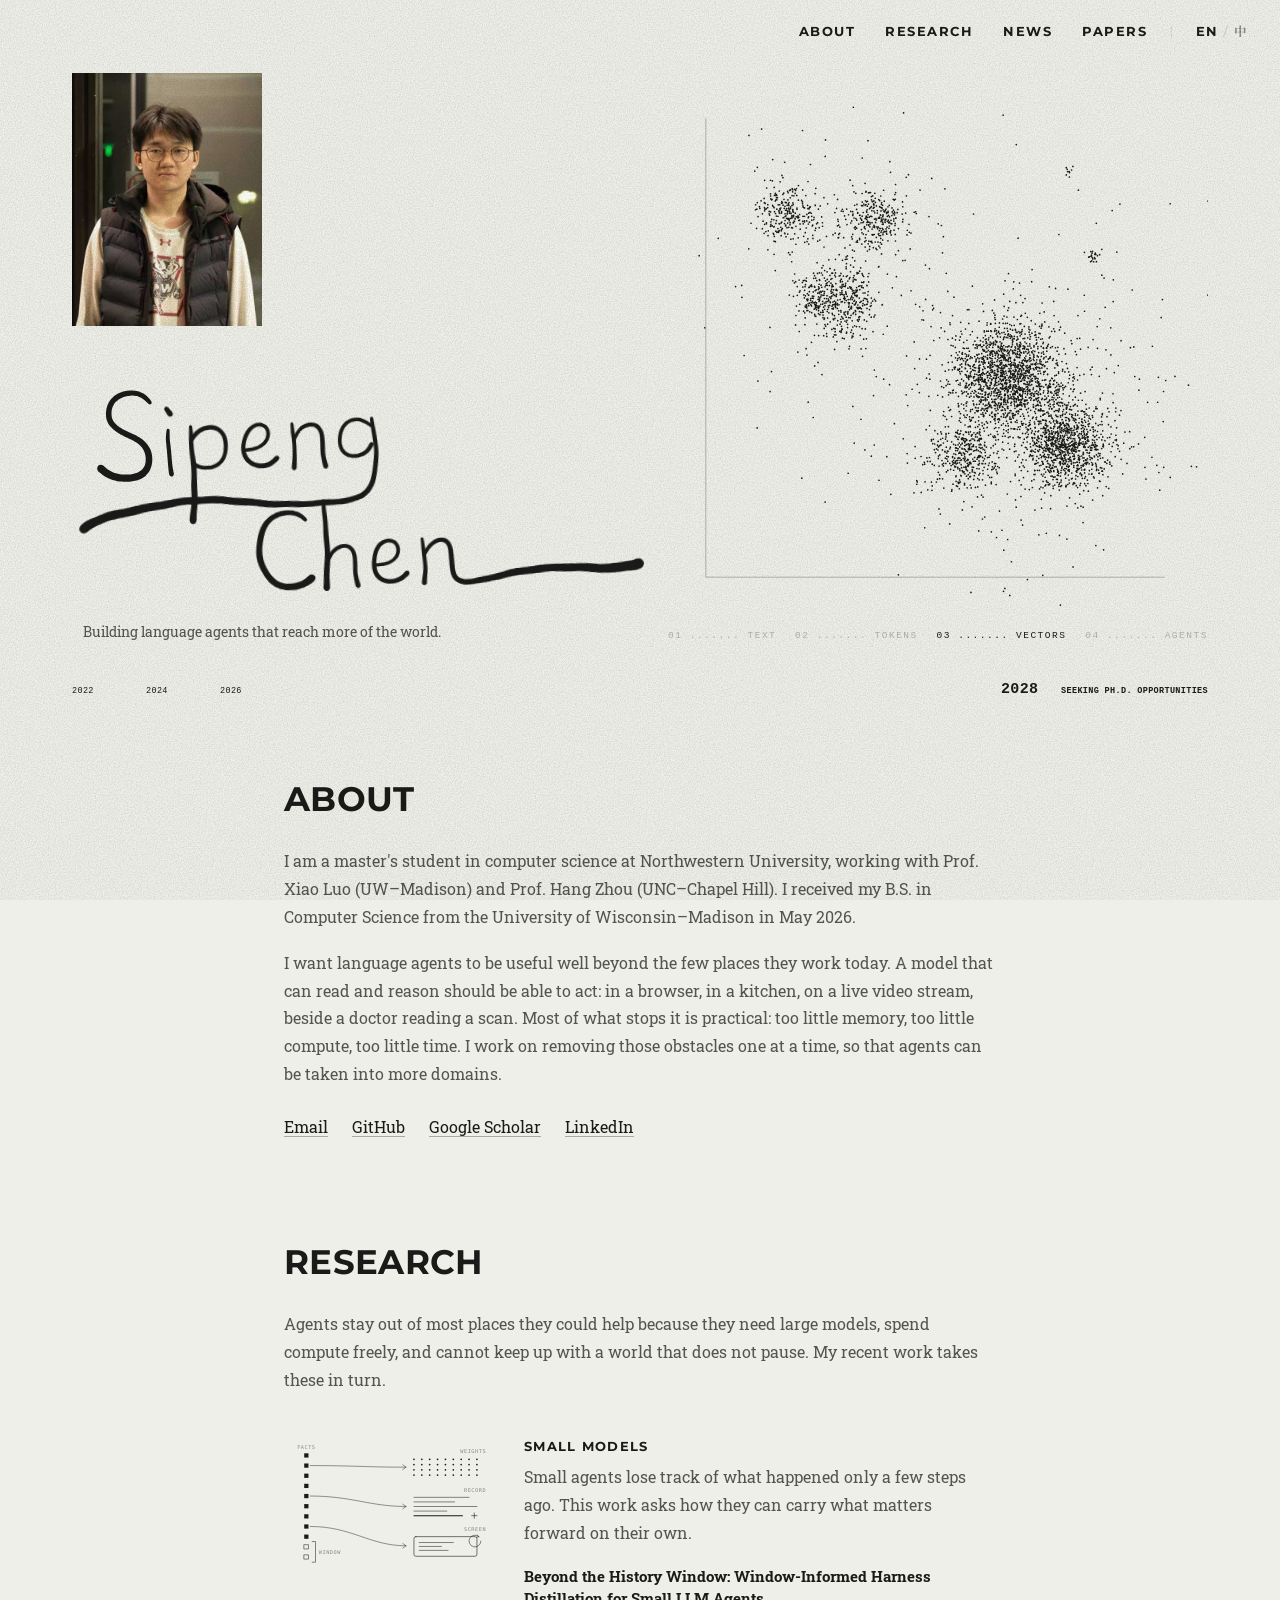
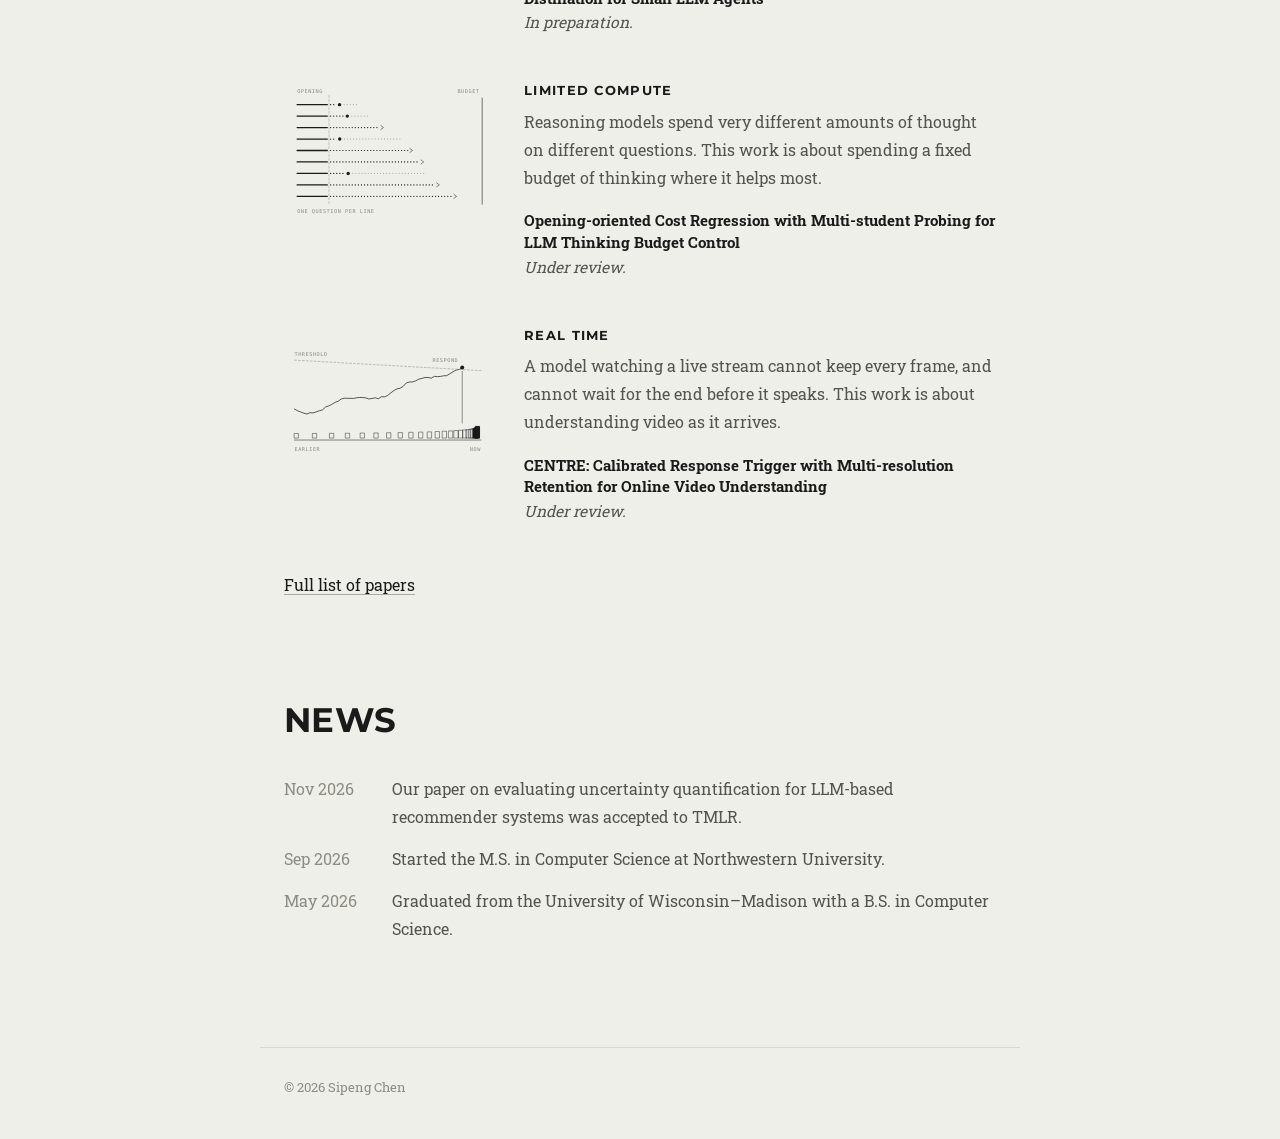
==== commit bcb6a402: "Add an English / Chinese switch Both languages live in the page and the root lang picks which shows." ====
--- a/index.html
+++ b/index.html
@@ -4,21 +4,29 @@
 <meta charset="utf-8">
 <meta name="viewport" content="width=device-width, initial-scale=1">
 <title>Sipeng Chen</title>
-<meta name="description" content="Sipeng Chen works on language agents: what they should remember, how long they should think, and when they should answer.">
-<script>document.documentElement.classList.add('will-stream')</script>
+<meta name="description" content="Sipeng Chen builds language agents that reach more of the world.">
+<script>
+(function (r) {
+  var l = null;
+  try { l = localStorage.getItem('lang'); } catch (e) {}
+  r.lang = l === 'zh' ? 'zh' : 'en';
+  r.classList.add('will-stream');
+})(document.documentElement);
+</script>
 <link rel="preconnect" href="https://fonts.googleapis.com">
 <link rel="preconnect" href="https://fonts.gstatic.com" crossorigin>
-<link href="https://fonts.googleapis.com/css2?family=Montserrat:wght@700&family=Roboto+Slab:wght@400;700&display=swap" rel="stylesheet">
-<link rel="stylesheet" href="css/site.css?v=7">
+<link href="https://fonts.googleapis.com/css2?family=Montserrat:wght@700&family=Roboto+Slab:wght@400;700&family=Noto+Serif+SC:wght@400;700&display=swap" rel="stylesheet">
+<link rel="stylesheet" href="css/site.css?v=8">
 </head>
 <body>
 
 <header class="top home">
   <nav class="nav" aria-label="Main">
-    <a href="#about">About</a>
-    <a href="#research">Research</a>
-    <a href="#news">News</a>
-    <a href="papers.html">Papers</a>
+    <a href="#about"><span lang="en">About</span><span lang="zh">关于</span></a>
+    <a href="#research"><span lang="en">Research</span><span lang="zh">研究</span></a>
+    <a href="#news"><span lang="en">News</span><span lang="zh">动态</span></a>
+    <a href="papers.html"><span lang="en">Papers</span><span lang="zh">论文</span></a>
+    <button class="lang" type="button" aria-label="切换到中文"><span data-to="en">EN</span><span class="slash" aria-hidden="true">/</span><span data-to="zh">中</span></button>
   </nav>
 </header>
 
@@ -67,7 +75,7 @@
 </svg>
 <!-- sign:end -->
     </h1>
-    <p class="tagline">Building language agents that reach more of the world.</p>
+    <p class="tagline"><span lang="en">Building language agents that reach more of the world.</span><span lang="zh">让语言智能体走进更广阔的世界。</span></p>
   </div>
 
   <figure class="art">
@@ -81,18 +89,20 @@
   </figure>
 
   <div class="ruler">
-    <span>2022</span><span>2024</span><span>2026</span><span class="far">2028</span><span class="note">Seeking Ph.D. opportunities</span>
+    <span>2022</span><span>2024</span><span>2026</span><span class="far">2028</span><span class="note"><span lang="en">Seeking Ph.D. opportunities</span><span lang="zh">寻找博士机会</span></span>
   </div>
 </div>
 
 <main>
   <section class="section" id="about">
-    <h2>About</h2>
+    <h2><span lang="en">About</span><span lang="zh">关于</span></h2>
     <div data-stream>
-      <p>I am a master's student in computer science at Northwestern University, working with Prof. Xiao Luo (UW–Madison) and Prof. Hang Zhou (UNC–Chapel Hill). I received my B.S. in Computer Science from the University of Wisconsin–Madison in May 2026.</p>
-      <p>I want language agents to be useful well beyond the few places they work today. A model that can read and reason should be able to act: in a browser, in a kitchen, on a live video stream, beside a doctor reading a scan. Most of what stops it is practical: too little memory, too little compute, too little time. I work on removing those obstacles one at a time, so that agents can be taken into more domains.</p>
+      <p lang="en">I am a master's student in computer science at Northwestern University, working with Prof. Xiao Luo (UW–Madison) and Prof. Hang Zhou (UNC–Chapel Hill). I received my B.S. in Computer Science from the University of Wisconsin–Madison in May 2026.</p>
+      <p lang="en">I want language agents to be useful well beyond the few places they work today. A model that can read and reason should be able to act: in a browser, in a kitchen, on a live video stream, beside a doctor reading a scan. Most of what stops it is practical: too little memory, too little compute, too little time. I work on removing those obstacles one at a time, so that agents can be taken into more domains.</p>
+      <p lang="zh">我目前在西北大学攻读计算机科学硕士，与 Xiao Luo 教授（威斯康星大学麦迪逊分校）和 Hang Zhou 教授（北卡罗来纳大学教堂山分校）合作。2026 年 5 月，我从威斯康星大学麦迪逊分校本科毕业，获计算机科学学士学位。</p>
+      <p lang="zh">我希望语言智能体能走出今天这几个少数场景，真正派上用场。一个能阅读、能推理的模型，也应该能行动：在浏览器里，在厨房里，在实时视频流上，在读片的医生身边。挡住它的多半是现实的限制：记忆太少，算力太少，时间太少。我做的事，是把这些障碍一个一个拿掉，让智能体走进更多领域。</p>
       <p class="links">
-        <a href="mailto:en2209260768@gmail.com">Email</a>
+        <a href="mailto:en2209260768@gmail.com"><span lang="en">Email</span><span lang="zh">邮箱</span></a>
         <a href="https://github.com/UikaMisumi">GitHub</a>
         <a href="https://scholar.google.com/citations?user=1ZCIICQAAAAJ">Google Scholar</a>
         <a href="https://www.linkedin.com/in/%E6%80%9D%E6%9C%8B-%E9%99%88-03b0b5333/">LinkedIn</a>
@@ -101,52 +111,53 @@
   </section>
 
   <section class="section" id="research">
-    <h2>Research</h2>
-    <p class="lead" data-stream>Agents stay out of most places they could help because they need large models, spend compute freely, and cannot keep up with a world that does not pause. My recent work takes these in turn.</p>
+    <h2><span lang="en">Research</span><span lang="zh">研究</span></h2>
+    <p class="lead" data-stream><span lang="en">Agents stay out of most places they could help because they need large models, spend compute freely, and cannot keep up with a world that does not pause. My recent work takes these in turn.</span><span lang="zh">智能体进不了许多本可以帮上忙的地方，是因为它们离不开大模型，花算力毫无节制，也跟不上一个从不暂停的世界。我最近的工作依次处理这几件事。</span></p>
 
     <article class="work">
       <img src="assets/fig-remember.svg" width="320" height="200" alt="">
       <div data-stream>
-        <h3>Small models</h3>
-        <p>Small agents lose track of what happened only a few steps ago. This work asks how they can carry what matters forward on their own.</p>
-        <p class="ref"><span class="title">Beyond the History Window: Window-Informed Harness Distillation for Small LLM Agents</span><em>In preparation.</em></p>
+        <h3><span lang="en">Small models</span><span lang="zh">小模型</span></h3>
+        <p><span lang="en">Small agents lose track of what happened only a few steps ago. This work asks how they can carry what matters forward on their own.</span><span lang="zh">小型智能体会忘掉仅仅几步之前发生的事。这项工作关心的是，它们如何靠自己把重要的东西带下去。</span></p>
+        <p class="ref"><span class="title">Beyond the History Window: Window-Informed Harness Distillation for Small LLM Agents</span><em><span lang="en">In preparation.</span><span lang="zh">撰写中。</span></em></p>
       </div>
     </article>
 
     <article class="work">
       <img src="assets/fig-think.svg" width="320" height="200" alt="">
       <div data-stream>
-        <h3>Limited compute</h3>
-        <p>Reasoning models spend very different amounts of thought on different questions. This work is about spending a fixed budget of thinking where it helps most.</p>
-        <p class="ref"><span class="title">Opening-oriented Cost Regression with Multi-student Probing for LLM Thinking Budget Control</span><em>Under review.</em></p>
+        <h3><span lang="en">Limited compute</span><span lang="zh">有限算力</span></h3>
+        <p><span lang="en">Reasoning models spend very different amounts of thought on different questions. This work is about spending a fixed budget of thinking where it helps most.</span><span lang="zh">推理模型在不同问题上花的思考量差别很大。这项工作关心的是，如何把有限的思考预算花在最有用的地方。</span></p>
+        <p class="ref"><span class="title">Opening-oriented Cost Regression with Multi-student Probing for LLM Thinking Budget Control</span><em><span lang="en">Under review.</span><span lang="zh">审稿中。</span></em></p>
       </div>
     </article>
 
     <article class="work">
       <img src="assets/fig-answer.svg" width="320" height="200" alt="">
       <div data-stream>
-        <h3>Real time</h3>
-        <p>A model watching a live stream cannot keep every frame, and cannot wait for the end before it speaks. This work is about understanding video as it arrives.</p>
-        <p class="ref"><span class="title">CENTRE: Calibrated Response Trigger with Multi-resolution Retention for Online Video Understanding</span><em>Under review.</em></p>
+        <h3><span lang="en">Real time</span><span lang="zh">实时</span></h3>
+        <p><span lang="en">A model watching a live stream cannot keep every frame, and cannot wait for the end before it speaks. This work is about understanding video as it arrives.</span><span lang="zh">看实时视频流的模型存不下每一帧，也不能等到结束才开口。这项工作关心的是，如何在视频到来的同时理解它。</span></p>
+        <p class="ref"><span class="title">CENTRE: Calibrated Response Trigger with Multi-resolution Retention for Online Video Understanding</span><em><span lang="en">Under review.</span><span lang="zh">审稿中。</span></em></p>
       </div>
     </article>
 
-    <p><a href="papers.html">Full list of papers</a></p>
+    <p><a href="papers.html"><span lang="en">Full list of papers</span><span lang="zh">全部论文</span></a></p>
   </section>
 
   <section class="section" id="news">
-    <h2>News</h2>
+    <h2><span lang="en">News</span><span lang="zh">动态</span></h2>
     <ul class="news" data-stream>
-      <li><time>Nov 2026</time><span>Our paper on evaluating uncertainty quantification for LLM-based recommender systems was accepted to TMLR.</span></li>
-      <li><time>Sep 2026</time><span>Started the M.S. in Computer Science at Northwestern University.</span></li>
-      <li><time>May 2026</time><span>Graduated from the University of Wisconsin–Madison with a B.S. in Computer Science.</span></li>
+      <li><time datetime="2026-11"><span lang="en">Nov 2026</span><span lang="zh">2026.11</span></time><span><span lang="en">Our paper on evaluating uncertainty quantification for LLM-based recommender systems was accepted to TMLR.</span><span lang="zh">我们关于评估基于大语言模型的推荐系统中不确定性量化的论文被 TMLR 接收。</span></span></li>
+      <li><time datetime="2026-09"><span lang="en">Sep 2026</span><span lang="zh">2026.09</span></time><span><span lang="en">Started the M.S. in Computer Science at Northwestern University.</span><span lang="zh">开始在西北大学攻读计算机科学硕士。</span></span></li>
+      <li><time datetime="2026-05"><span lang="en">May 2026</span><span lang="zh">2026.05</span></time><span><span lang="en">Graduated from the University of Wisconsin–Madison with a B.S. in Computer Science.</span><span lang="zh">从威斯康星大学麦迪逊分校本科毕业，获计算机科学学士学位。</span></span></li>
     </ul>
   </section>
 </main>
 
 <footer>© 2026 Sipeng Chen</footer>
 
-<script src="js/glyph.js?v=7"></script>
-<script src="js/stream.js?v=7"></script>
+<script src="js/lang.js?v=8"></script>
+<script src="js/glyph.js?v=8"></script>
+<script src="js/stream.js?v=8"></script>
 </body>
 </html>
--- a/css/site.css
+++ b/css/site.css
@@ -4,7 +4,7 @@
   --body: #55554f;
   --mute: #8c8c85;
   --rule: #d9d9d2;
-  --head: "Montserrat", "Helvetica Neue", Helvetica, Arial, sans-serif;
+  --head: "Montserrat", "Noto Serif SC", "Helvetica Neue", Helvetica, Arial, sans-serif;
   --text: "Roboto Slab", "Noto Serif SC", "Songti SC", Georgia, serif;
   --mono: "SFMono-Regular", Consolas, "Liberation Mono", Menlo, monospace;
 }
@@ -44,6 +44,33 @@
   text-transform: uppercase;
 }
 .nav a { color: var(--ink); text-decoration: none; }
+
+/* EN / 中, the last item of the nav, set apart by a hairline */
+.nav { align-items: center; }
+.nav .lang {
+  display: inline-flex;
+  align-items: baseline;
+  gap: .4em;
+  margin: 0 0 0 -6px;
+  padding: 0 0 0 24px;
+  border: 0;
+  border-left: 1px solid var(--rule);
+  background: none;
+  color: var(--mute);
+  font: inherit;
+  letter-spacing: .08em;
+  cursor: pointer;
+}
+.nav .lang .slash { color: var(--rule); }
+.nav .lang [data-to] { transition: color .2s ease; }
+.nav .lang:hover [data-to] { color: var(--body); }
+:root[lang="en"] .nav .lang [data-to="en"],
+:root[lang="zh"] .nav .lang [data-to="zh"] { color: var(--ink); }
+.nav .lang:focus-visible { outline: 1px solid var(--ink); outline-offset: 4px; }
+
+/* only the chosen language shows */
+:root[lang="en"] body [lang="zh"],
+:root[lang="zh"] body [lang="en"] { display: none !important; }
 .nav a:hover, .nav a[aria-current] { color: var(--mute); }
 
 /* ---------- page header ---------- */
@@ -279,6 +306,8 @@
   .top.home { padding-right: 16px; }
   .top .brand { width: 120px; }
   .top .nav { gap: 16px; font-size: 11px; }
+  .top { flex-wrap: wrap; row-gap: 14px; }
+  .nav .lang { margin-left: -4px; padding-left: 14px; }
   .poster { padding: 32px 16px 0; }
   .stages { font-size: 8.5px; }
   .ruler { gap: 8px 16px; margin-top: 24px; }
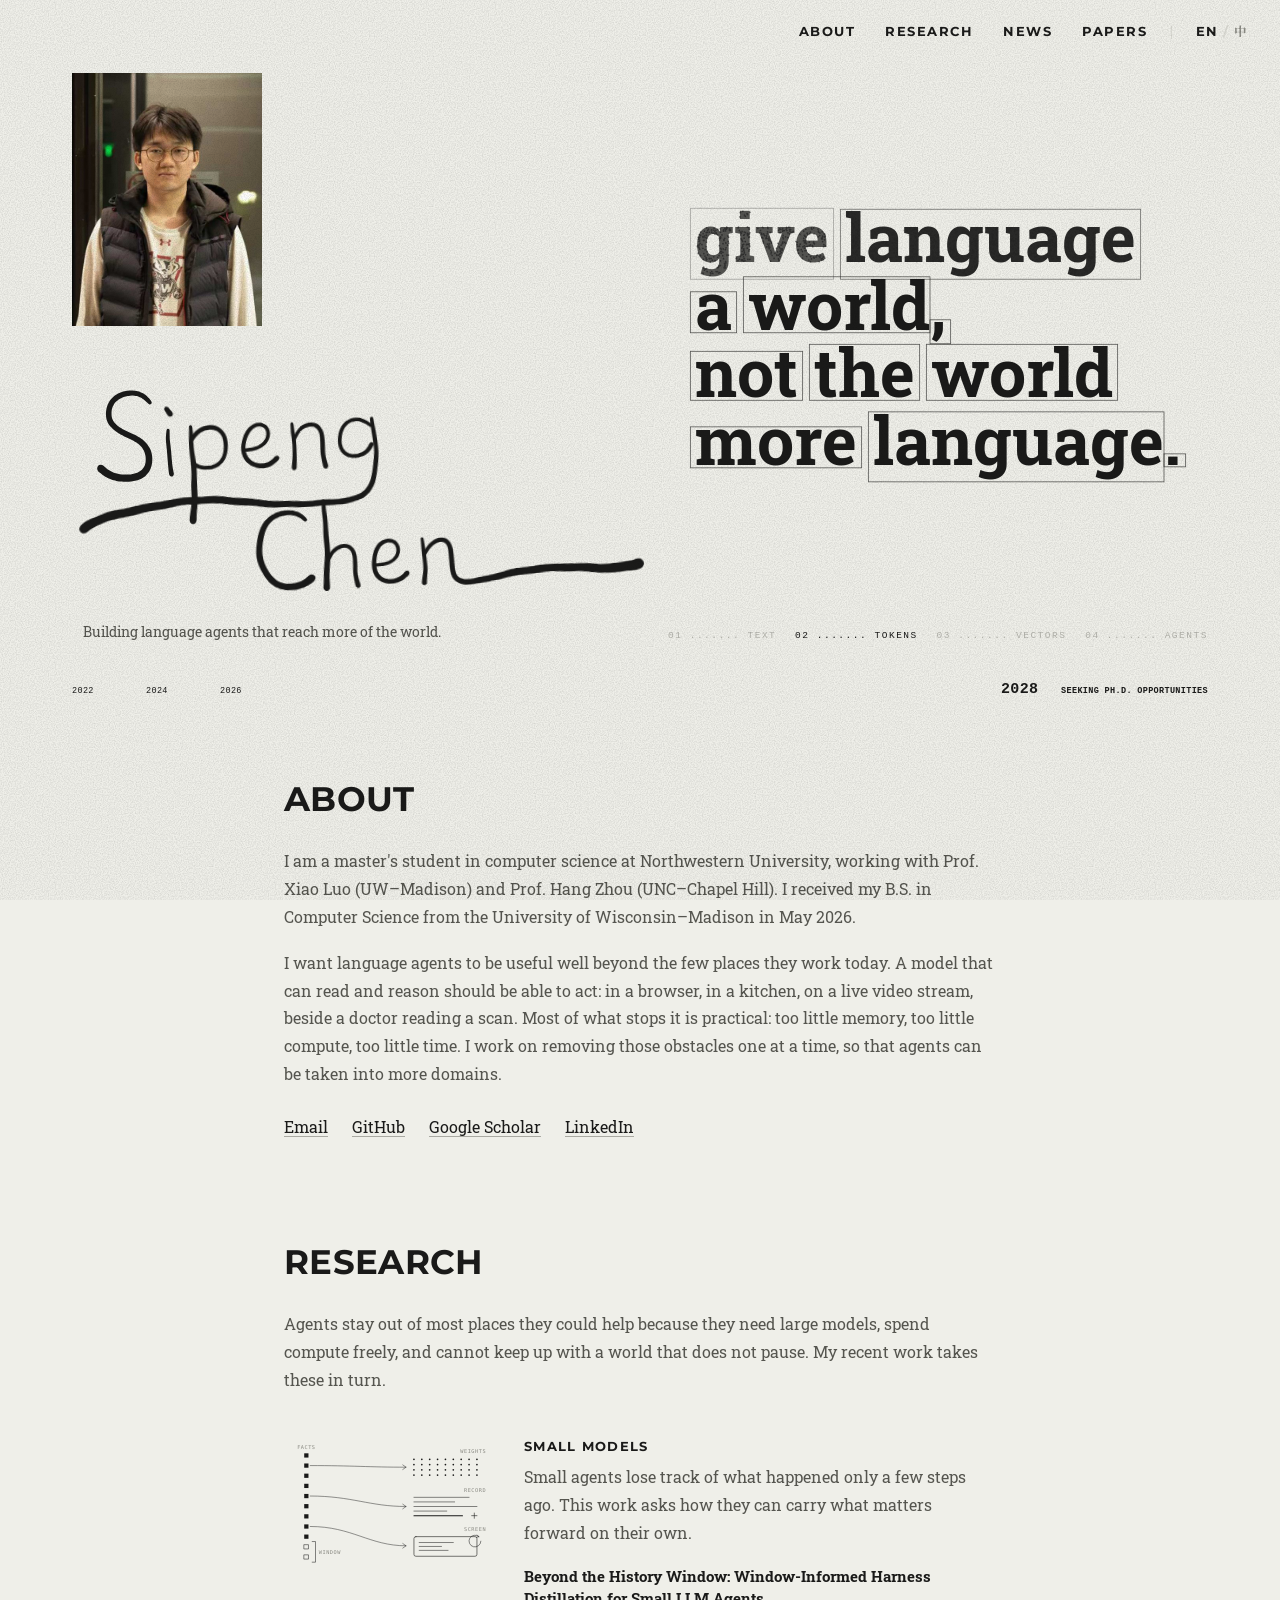
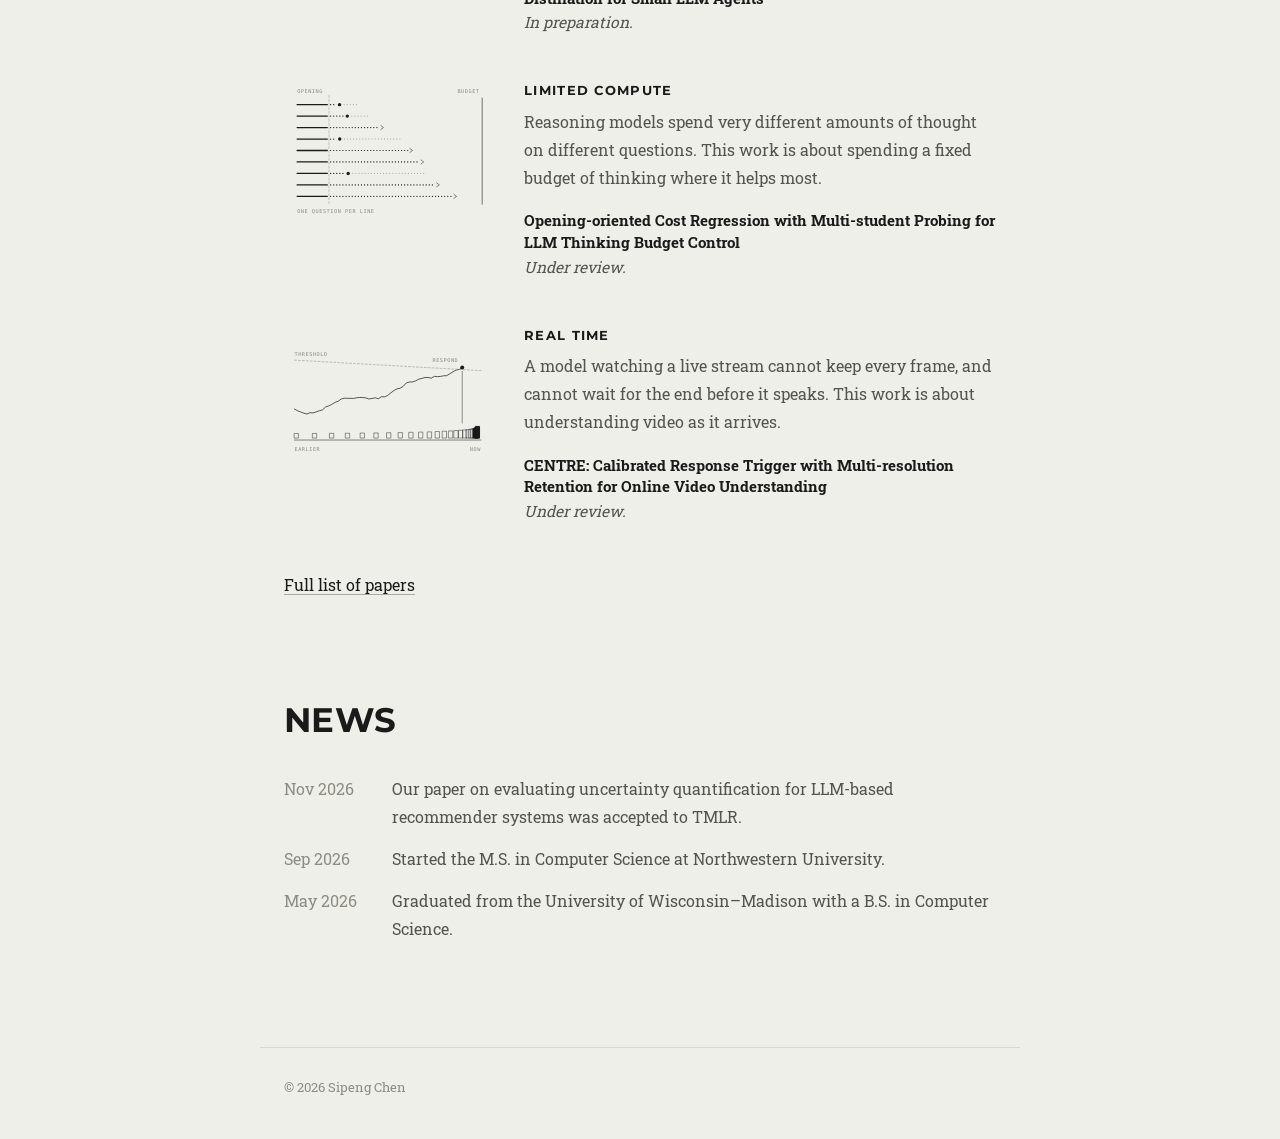
==== commit 88bf38d7: "Give the hero sentence and stage labels a Chinese version In Chinese the sentence is the line it was" ====
--- a/index.html
+++ b/index.html
@@ -16,7 +16,7 @@
 <link rel="preconnect" href="https://fonts.googleapis.com">
 <link rel="preconnect" href="https://fonts.gstatic.com" crossorigin>
 <link href="https://fonts.googleapis.com/css2?family=Montserrat:wght@700&family=Roboto+Slab:wght@400;700&family=Noto+Serif+SC:wght@400;700&display=swap" rel="stylesheet">
-<link rel="stylesheet" href="css/site.css?v=8">
+<link rel="stylesheet" href="css/site.css?v=9">
 </head>
 <body>
 
@@ -81,10 +81,10 @@
   <figure class="art">
     <canvas id="glyph" role="img" aria-label="The sentence: give language a world, not the world more language. Shown as writing, as tokens, as points in a space and as a small network">Give language a world, not the world more language.</canvas>
     <ol class="stages" aria-hidden="true">
-      <li>01 <span class="dots">.......</span> Text</li>
-      <li>02 <span class="dots">.......</span> Tokens</li>
-      <li>03 <span class="dots">.......</span> Vectors</li>
-      <li>04 <span class="dots">.......</span> Agents</li>
+      <li>01 <span class="dots">.......</span> <span lang="en">Text</span><span lang="zh">文本</span></li>
+      <li>02 <span class="dots">.......</span> <span lang="en">Tokens</span><span lang="zh">词元</span></li>
+      <li>03 <span class="dots">.......</span> <span lang="en">Vectors</span><span lang="zh">向量</span></li>
+      <li>04 <span class="dots">.......</span> <span lang="en">Agents</span><span lang="zh">智能体</span></li>
     </ol>
   </figure>
 
@@ -156,8 +156,8 @@
 
 <footer>© 2026 Sipeng Chen</footer>
 
-<script src="js/lang.js?v=8"></script>
-<script src="js/glyph.js?v=8"></script>
-<script src="js/stream.js?v=8"></script>
+<script src="js/lang.js?v=9"></script>
+<script src="js/glyph.js?v=9"></script>
+<script src="js/stream.js?v=9"></script>
 </body>
 </html>
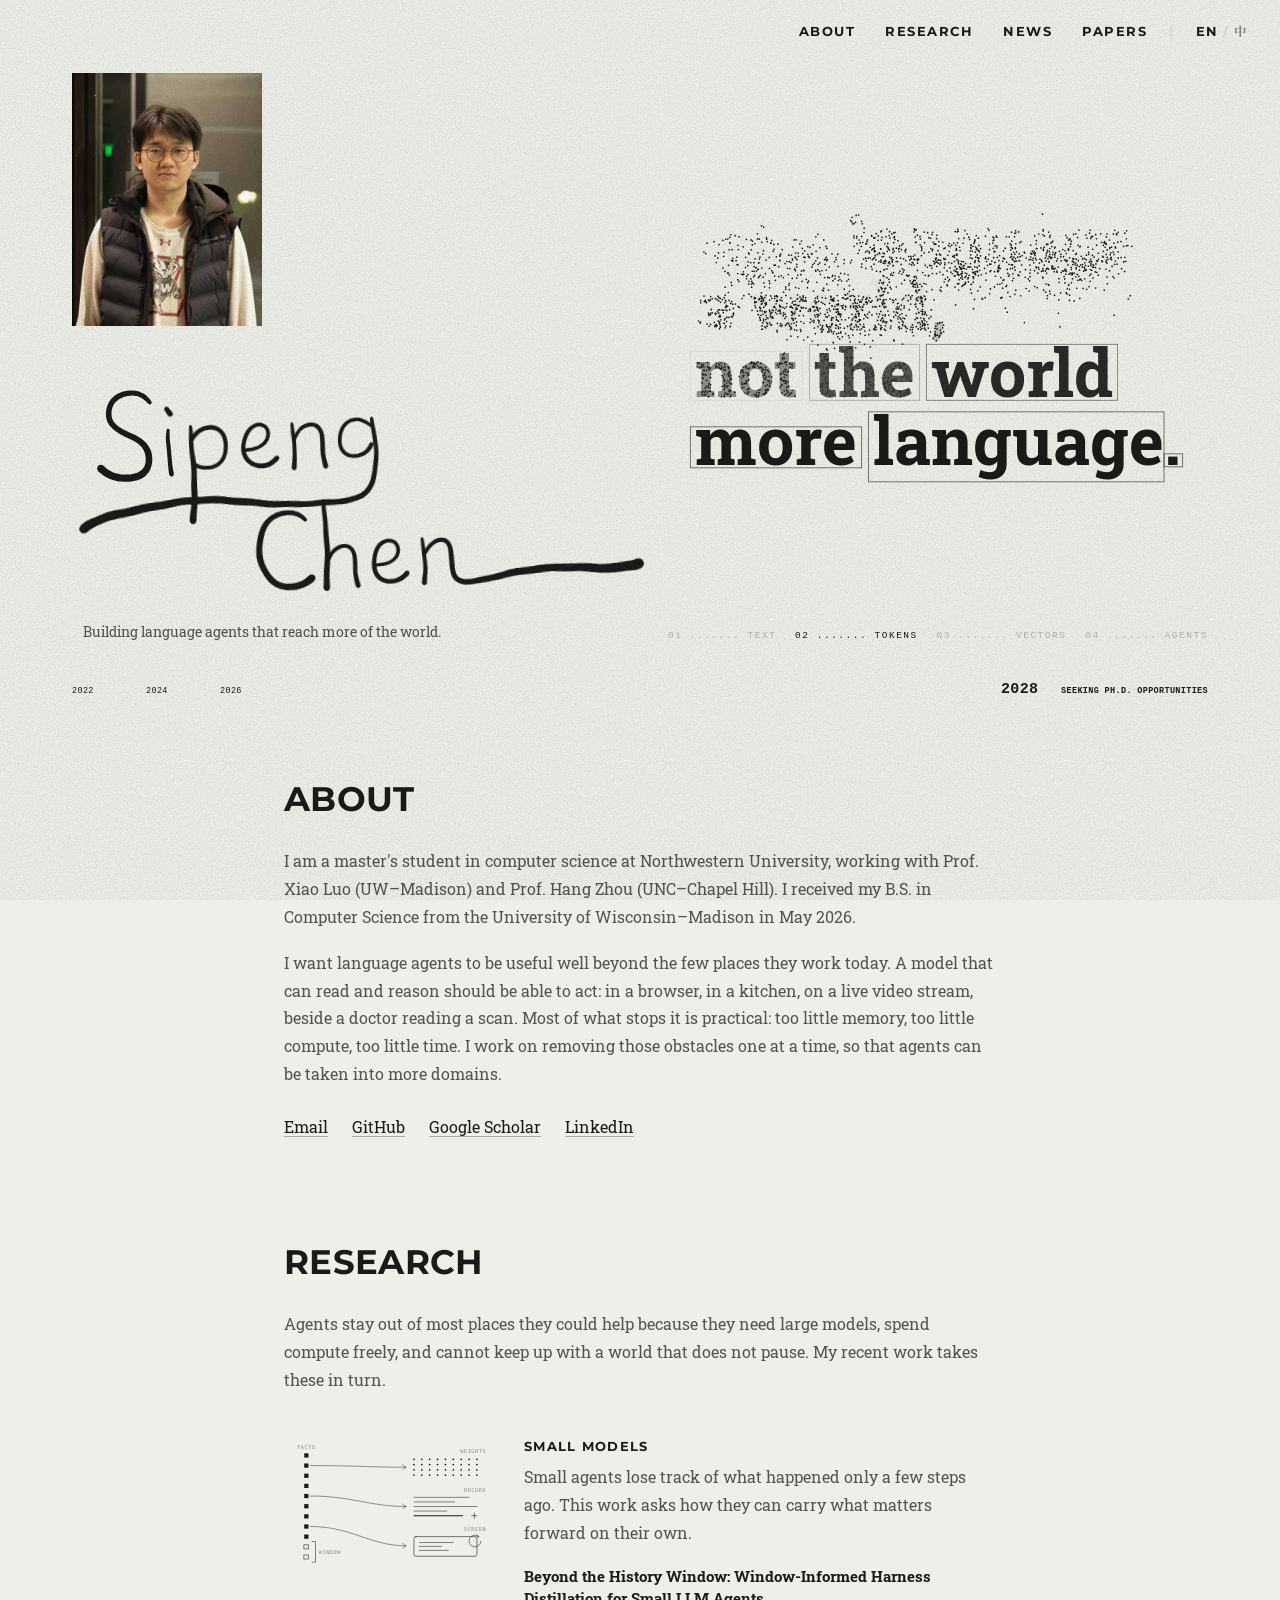
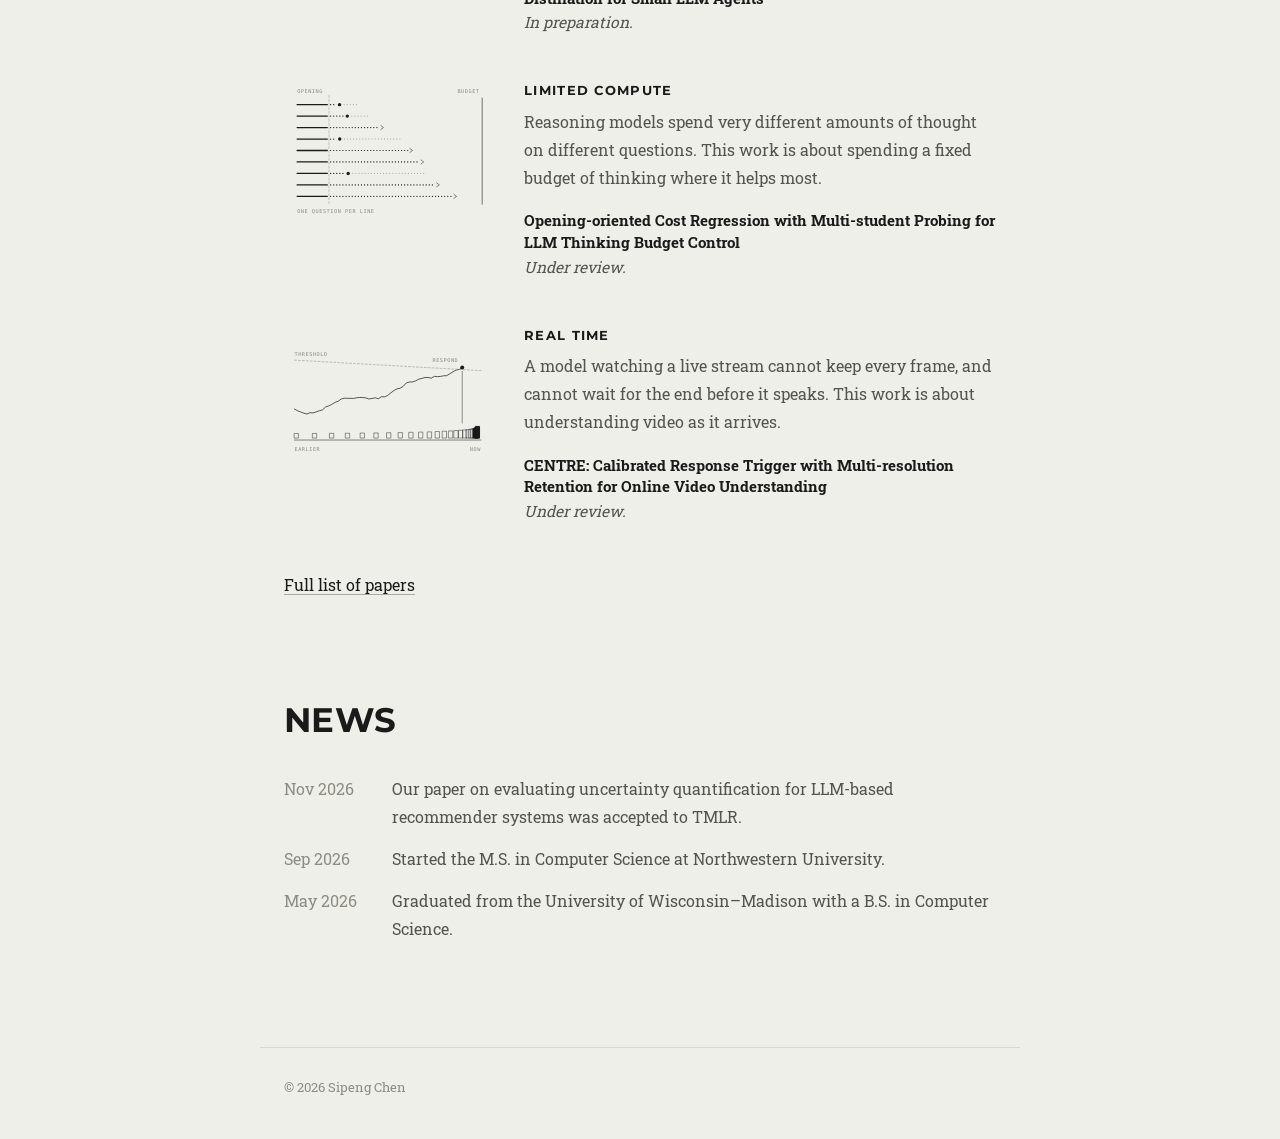
==== commit d96e3bda: "Fix the Chinese hero sentence; keep stage labels in English The Chinese line had dropped "more" and " ====
--- a/index.html
+++ b/index.html
@@ -16,7 +16,7 @@
 <link rel="preconnect" href="https://fonts.googleapis.com">
 <link rel="preconnect" href="https://fonts.gstatic.com" crossorigin>
 <link href="https://fonts.googleapis.com/css2?family=Montserrat:wght@700&family=Roboto+Slab:wght@400;700&family=Noto+Serif+SC:wght@400;700&display=swap" rel="stylesheet">
-<link rel="stylesheet" href="css/site.css?v=9">
+<link rel="stylesheet" href="css/site.css?v=10">
 </head>
 <body>
 
@@ -81,10 +81,10 @@
   <figure class="art">
     <canvas id="glyph" role="img" aria-label="The sentence: give language a world, not the world more language. Shown as writing, as tokens, as points in a space and as a small network">Give language a world, not the world more language.</canvas>
     <ol class="stages" aria-hidden="true">
-      <li>01 <span class="dots">.......</span> <span lang="en">Text</span><span lang="zh">文本</span></li>
-      <li>02 <span class="dots">.......</span> <span lang="en">Tokens</span><span lang="zh">词元</span></li>
-      <li>03 <span class="dots">.......</span> <span lang="en">Vectors</span><span lang="zh">向量</span></li>
-      <li>04 <span class="dots">.......</span> <span lang="en">Agents</span><span lang="zh">智能体</span></li>
+      <li>01 <span class="dots">.......</span> Text</li>
+      <li>02 <span class="dots">.......</span> Tokens</li>
+      <li>03 <span class="dots">.......</span> Vectors</li>
+      <li>04 <span class="dots">.......</span> Agents</li>
     </ol>
   </figure>
 
@@ -156,8 +156,8 @@
 
 <footer>© 2026 Sipeng Chen</footer>
 
-<script src="js/lang.js?v=9"></script>
-<script src="js/glyph.js?v=9"></script>
-<script src="js/stream.js?v=9"></script>
+<script src="js/lang.js?v=10"></script>
+<script src="js/glyph.js?v=10"></script>
+<script src="js/stream.js?v=10"></script>
 </body>
 </html>
